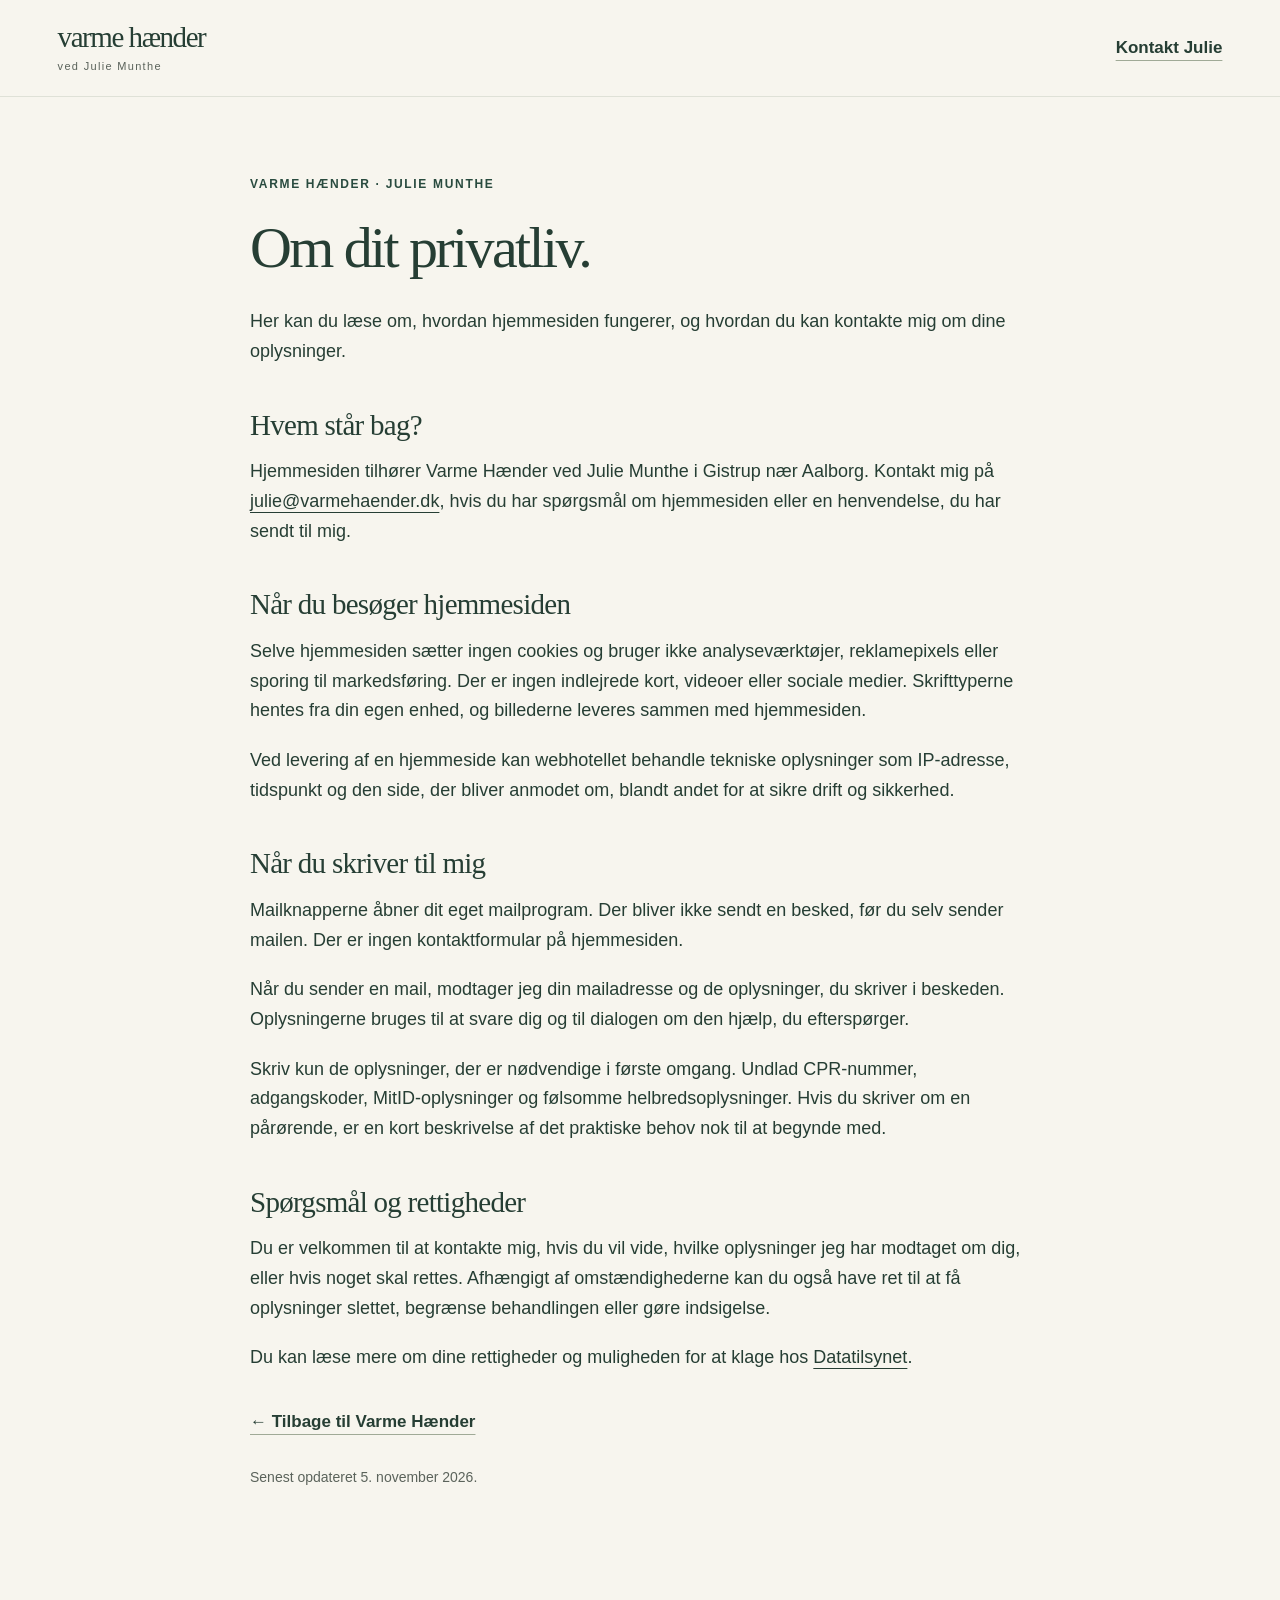
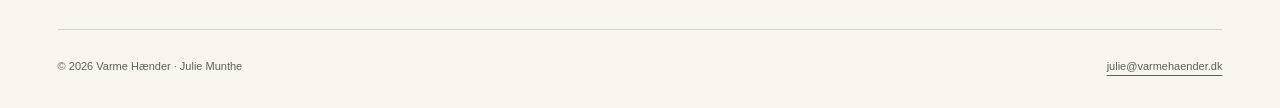
==== privatliv/index.html @ 2719cb94 "init" ====
<!doctype html>
<html lang="da">
<head>
  <meta charset="utf-8">
  <meta name="viewport" content="width=device-width, initial-scale=1">
  <meta name="theme-color" content="#f7f5ee">
  <title>Privatliv | Varme Hænder · Julie Munthe</title>
  <meta name="description" content="Læs om hjemmesiden, cookies og kontakt til Varme Hænder ved Julie Munthe.">
  <link rel="canonical" href="https://varmehaender.dk/privatliv/">
  <link rel="icon" href="../assets/favicon.svg" type="image/svg+xml">
  <link rel="stylesheet" href="../assets/style.css">
  <script src="../assets/site-config.js" defer></script>
  <script src="../assets/site.js" defer></script>
</head>
<body class="document-page">
  <a class="skip-link" href="#indhold">Gå til indhold</a>
  <header class="site-header"><div class="container header-inner"><a class="brand" href="../index.html"><span><span class="brand-name">varme hænder</span><span class="brand-tagline">ved Julie Munthe</span></span></a><a class="text-link" href="../index.html#kontakt">Kontakt Julie</a></div></header>
  <main class="container document-main" id="indhold">
    <p class="eyebrow">Varme Hænder · Julie Munthe</p>
    <h1>Om dit privatliv.</h1>
    <p>Her kan du læse om, hvordan hjemmesiden fungerer, og hvordan du kan kontakte mig om dine oplysninger.</p>
    <h2>Hvem står bag?</h2>
    <p>Hjemmesiden tilhører Varme Hænder ved Julie Munthe i Gistrup nær Aalborg. Kontakt mig på <a href="mailto:julie@varmehaender.dk">julie@varmehaender.dk</a>, hvis du har spørgsmål om hjemmesiden eller en henvendelse, du har sendt til mig.</p>
    <p data-cvr hidden></p>
    <h2>Når du besøger hjemmesiden</h2>
    <p>Selve hjemmesiden sætter ingen cookies og bruger ikke analyseværktøjer, reklamepixels eller sporing til markedsføring. Der er ingen indlejrede kort, videoer eller sociale medier. Skrifttyperne hentes fra din egen enhed, og billederne leveres sammen med hjemmesiden.</p>
    <p>Ved levering af en hjemmeside kan webhotellet behandle tekniske oplysninger som IP-adresse, tidspunkt og den side, der bliver anmodet om, blandt andet for at sikre drift og sikkerhed.</p>
    <h2>Når du skriver til mig</h2>
    <p>Mailknapperne åbner dit eget mailprogram. Der bliver ikke sendt en besked, før du selv sender mailen. Der er ingen kontaktformular på hjemmesiden.</p>
    <p>Når du sender en mail, modtager jeg din mailadresse og de oplysninger, du skriver i beskeden. Oplysningerne bruges til at svare dig og til dialogen om den hjælp, du efterspørger.</p>
    <p>Skriv kun de oplysninger, der er nødvendige i første omgang. Undlad CPR-nummer, adgangskoder, MitID-oplysninger og følsomme helbredsoplysninger. Hvis du skriver om en pårørende, er en kort beskrivelse af det praktiske behov nok til at begynde med.</p>
    <h2>Spørgsmål og rettigheder</h2>
    <p>Du er velkommen til at kontakte mig, hvis du vil vide, hvilke oplysninger jeg har modtaget om dig, eller hvis noget skal rettes. Afhængigt af omstændighederne kan du også have ret til at få oplysninger slettet, begrænse behandlingen eller gøre indsigelse.</p>
    <p>Du kan læse mere om dine rettigheder og muligheden for at klage hos <a href="https://www.datatilsynet.dk/borger/hvad-er-dine-rettigheder">Datatilsynet</a>.</p>
    <a class="text-link document-back" href="../index.html">← Tilbage til Varme Hænder</a>
    <p class="document-small">Senest opdateret 5. november 2026.</p>
  </main>
  <footer class="site-footer"><div class="container footer-bottom"><span>© <span data-year>2026</span> Varme Hænder · Julie Munthe</span><a href="mailto:julie@varmehaender.dk">julie@varmehaender.dk</a></div></footer>
</body>
</html>
---- assets/style.css ----
/* Varme Hænder — buildless, local assets, no font or framework requests. */
:root {
  --paper: #f7f5ee;
  --white: #fffefb;
  --ink: #263e34;
  --forest: #294b3f;
  --forest-dark: #203d33;
  --muted: #5b635b;
  --sage: #e7ecdf;
  --sage-deep: #dbe3d3;
  --sand: #f0e9dc;
  --clay: #92523b;
  --line: #cdd3c7;
  --display: Georgia, "Times New Roman", serif;
  --body: "Segoe UI", -apple-system, BlinkMacSystemFont, Arial, sans-serif;
  --radius: 12px;
  --gutter: clamp(22px, 4.5vw, 64px);
}

*, *::before, *::after { box-sizing: border-box; }
html { scroll-behavior: smooth; scroll-padding-top: 116px; -webkit-text-size-adjust: 100%; }
body { margin: 0; color: var(--ink); background: var(--paper); font: 400 19px/1.65 var(--body); overflow-wrap: break-word; }
body, button, input, textarea { -webkit-font-smoothing: antialiased; }
button, input, textarea { font: inherit; }
button, a { -webkit-tap-highlight-color: rgba(41, 75, 63, .13); }
button { cursor: pointer; }
button:disabled { cursor: default; }
a { color: inherit; text-decoration-thickness: 1px; text-underline-offset: 5px; }
a:hover { text-decoration-thickness: 2px; }
button:focus-visible, a:focus-visible, summary:focus-visible, [tabindex]:focus-visible { outline: 3px solid var(--clay); outline-offset: 5px; border-radius: 3px; }
::selection { color: var(--forest-dark); background: #d8dfc5; }
[hidden] { display: none !important; }
img, svg { display: block; }
img { max-width: 100%; height: auto; }
figure, p, h1, h2, h3, h4 { margin: 0; }
h1, h2, h3, h4 { line-height: 1.15; text-wrap: balance; }
h1, h2 { font-family: var(--display); font-weight: 400; letter-spacing: -.045em; }
h1 { font-size: clamp(40px, 5.1vw, 72px); line-height: 1.12; }
h1 em { color: var(--clay); font-weight: 400; }
h2 { font-size: clamp(35px, 3.6vw, 50px); line-height: 1.16; }
h3 { font-size: 23px; font-weight: 600; letter-spacing: -.025em; }
h4 { font-size: 19px; }
p + p { margin-top: 20px; }
ul, ol { margin: 0; }
.container { width: min(100% - 2 * var(--gutter), 1200px); margin-inline: auto; }
.section { padding-block: 104px; }
.eyebrow { color: var(--forest); font-size: 13px; font-weight: 650; letter-spacing: .14em; line-height: 1.6; text-transform: uppercase; margin-bottom: 22px; }
.icon { width: 24px; height: 24px; fill: none; stroke: currentColor; stroke-width: 1.7; stroke-linecap: round; stroke-linejoin: round; flex: 0 0 24px; }
.svg-sprite { position: absolute; width: 0; height: 0; overflow: hidden; }
.skip-link { position: fixed; top: 12px; left: 16px; padding: 12px 20px; background: var(--white); color: var(--ink); z-index: 100; transform: translateY(-160%); border: 2px solid var(--forest); }
.skip-link:focus { transform: translateY(0); }
.button { display: inline-flex; align-items: center; justify-content: center; gap: 12px; min-height: 58px; padding: 15px 23px; border: 1px solid var(--forest); border-radius: 7px; color: var(--white); background: var(--forest); font-size: 17px; font-weight: 600; line-height: 1.4; text-align: center; text-decoration: none; transition: background-color .18s ease, border-color .18s ease; }
.button:hover { color: var(--white); background: var(--forest-dark); border-color: var(--forest-dark); text-decoration: none; }
.button:active { background: #172e26; }
.button-small { min-height: 48px; padding: 10px 17px; font-size: 15px; }
.button-small .icon { width: 20px; height: 20px; flex-basis: 20px; }
.button-full { display: flex; width: 100%; }
.button-arrow { margin-left: 9px; width: 20px; height: 20px; flex-basis: 20px; }
.text-link { display: inline-flex; align-items: center; gap: 12px; font-size: 17px; font-weight: 600; text-decoration: underline; text-decoration-color: #a0aa97; text-underline-offset: 7px; }
.text-link:hover { text-decoration-color: currentColor; }
.text-link .icon { width: 21px; height: 21px; flex-basis: 21px; }

/* Header */
.top-note { display: flex; align-items: center; justify-content: space-between; gap: 20px; padding: 9px var(--gutter); font-size: 12px; line-height: 1.5; letter-spacing: .025em; color: #f9faf5; background: var(--forest); }
.site-header { position: sticky; z-index: 20; top: 0; background: rgba(247, 245, 238, .98); border-bottom: 1px solid #dfe1d7; }
.header-inner { display: flex; align-items: center; justify-content: space-between; gap: 26px; min-height: 96px; }
.brand { display: inline-flex; align-items: center; gap: 10px; flex-shrink: 0; text-decoration: none; }
.brand:hover { text-decoration: none; }
.brand-symbol { width: 47px; height: 52px; fill: none; stroke: var(--clay); stroke-width: 1.8; stroke-linecap: round; stroke-linejoin: round; }
.brand-name { display: block; font: 400 29px/1.1 var(--display); letter-spacing: -.05em; }
.brand-tagline { display: block; margin-top: 5px; color: var(--muted); font-size: 11px; line-height: 1.4; letter-spacing: .12em; }
.site-nav { display: flex; align-items: center; gap: 30px; font-size: 15px; }
.site-nav > a:not(.button) { padding-block: 12px; text-decoration: none; }
.site-nav > a:not(.button):hover { text-decoration: underline; text-underline-offset: 8px; }
.menu-toggle { display: none; align-items: center; gap: 11px; min-height: 48px; padding: 10px 13px; border: 1px solid var(--line); border-radius: 5px; color: var(--ink); background: transparent; font-size: 16px; font-weight: 600; }
.menu-lines { position: relative; width: 19px; height: 14px; border-block: 1.5px solid currentColor; }
.menu-lines::before { content: ""; position: absolute; left: 0; top: 5px; width: 19px; border-top: 1.5px solid currentColor; }

/* First screen: an actual person, a clear offer, a direct contact. */
.hero { padding-top: 76px; padding-bottom: 84px; }
.hero-grid { display: grid; grid-template-columns: 1.3fr 1fr; gap: 66px; align-items: center; }
.hero-copy { position: relative; z-index: 1; }
.hero .eyebrow { display: flex; align-items: center; gap: 9px; font-size: 12px; letter-spacing: .13em; }
.status-dot { width: 7px; height: 7px; border-radius: 50%; background: var(--clay); flex-shrink: 0; }
.hero-intro { max-width: 540px; margin-top: 28px; font-size: 20px; line-height: 1.7; color: #4b584d; }
.hero-promise { margin-top: 19px; font-size: 17px; font-weight: 600; }
.hero-actions { display: flex; flex-wrap: wrap; align-items: center; gap: 22px 25px; margin-top: 30px; }
.hero-actions .text-link { font-size: 15px; gap: 9px; }
.hero-footnote { color: var(--muted); font-size: 14px; margin-top: 20px; }
.hero-portrait { position: relative; margin: 0 8px 0 0; max-width: 460px; justify-self: end; width: 100%; }
.portrait-frame { background: var(--sage); border-radius: 220px 220px 14px 14px; overflow: hidden; }
.portrait-crop { position: relative; aspect-ratio: 1.05; overflow: hidden; }
.portrait-crop img { position: absolute; width: 285%; max-width: none; height: auto; top: 0; left: -87%; }
.portrait-caption { position: relative; display: flex; flex-direction: column; justify-content: center; gap: 3px; min-height: 100px; padding: 21px 29px 22px; background: var(--sage); margin-top: -47px; font-size: 15px; }
.portrait-name { font: 400 26px/1.3 var(--display); letter-spacing: -.025em; }
.caption-heart { position: absolute; right: 30px; top: 34px; width: 31px; height: 31px; fill: none; stroke: var(--clay); stroke-width: 1.3; }
.portrait-note { position: absolute; top: 60px; left: -40px; display: flex; align-items: flex-start; gap: 9px; padding: 15px 19px; border: 1px solid #d7dccf; border-radius: 8px; background: var(--white); box-shadow: 0 6px 20px #1737280c; transform: rotate(-4deg); font-size: 13px; line-height: 1.5; }
.portrait-note .icon { width: 18px; height: 22px; flex-basis: 18px; color: var(--clay); }
.portrait-flourish { width: 80px; height: 104px; position: absolute; right: -30px; bottom: 78px; stroke: #5b7652; stroke-width: 1.5; }
.trust-strip { border-block: 1px solid var(--line); background: #f0f1e8; }
.trust-grid { display: grid; grid-template-columns: 1fr 1fr 1.2fr; padding-block: 27px; }
.trust-grid > div { display: flex; align-items: center; gap: 14px; padding-inline: 28px; border-right: 1px solid var(--line); }
.trust-grid > div:first-child { padding-left: 0; }
.trust-grid > div:last-child { border: 0; padding-right: 0; }
.trust-grid .icon { color: var(--clay); }
.trust-grid span { font-size: 13px; line-height: 1.6; color: var(--muted); }
.trust-grid strong { display: block; color: var(--ink); font-size: 16px; font-weight: 600; margin-bottom: 1px; }

/* Four concrete services */
.section-heading { margin-bottom: 46px; }
.split-heading { display: grid; grid-template-columns: 1.15fr 1fr; gap: 75px; align-items: end; }
.split-heading > p { max-width: 470px; margin-bottom: 5px; color: var(--muted); font-size: 18px; }
.service-grid { display: grid; grid-template-columns: repeat(4, minmax(0, 1fr)); gap: 18px; }
.service-card { padding: 29px 23px 27px; border: 1px solid var(--line); border-radius: var(--radius); background: var(--white); }
.service-card-sage { background: #edf0e7; }
.service-card-sand { background: #f2ecdf; }
.service-top { display: flex; justify-content: space-between; align-items: flex-start; margin-bottom: 27px; }
.service-top > span { color: var(--muted); font-size: 12px; letter-spacing: .08em; }
.service-icon { width: 43px; height: 43px; stroke: var(--forest); fill: none; stroke-width: 1.6; stroke-linecap: round; stroke-linejoin: round; }
.service-card h3 { font-size: 21px; margin-bottom: 17px; }
.service-card > p { color: #536052; font-size: 17px; line-height: 1.65; min-height: 114px; }
.service-card ul { list-style: none; padding: 20px 0 0; margin-top: 22px; border-top: 1px solid #d6dbce; font-size: 16px; line-height: 1.6; }
.service-card li { position: relative; padding-left: 13px; }
.service-card li + li { margin-top: 11px; }
.service-card li::before { content: ""; position: absolute; left: 0; top: .7em; height: 4px; width: 4px; border-radius: 50%; background: var(--clay); }
.section-afterword { margin-top: 32px; text-align: center; font-size: 15px; color: var(--muted); }
.section-afterword a { color: var(--ink); white-space: nowrap; }

/* A personal introduction, without invented testimonials. */
.about { padding-top: 26px; }
.about-grid { display: grid; grid-template-columns: .92fr 1.08fr; gap: 94px; align-items: center; }
.about-visual { padding: 44px 43px 38px; min-height: 470px; border-radius: var(--radius); background: var(--forest); color: var(--paper); }
.about-visual .eyebrow { color: #e2e8d6; font-size: 11px; letter-spacing: .12em; }
.about-statement { position: relative; display: flex; flex-direction: column; align-items: flex-start; margin-top: 38px; }
.about-statement > span { font: 400 30px/1.2 var(--display); }
.about-statement strong { font: italic 400 104px/1.04 var(--display); letter-spacing: -.055em; }
.about-statement svg { position: absolute; bottom: -12px; width: 235px; height: 22px; stroke: #d3be99; stroke-width: 1.5; stroke-linecap: round; }
.about-visual > p:not(.eyebrow) { font-size: 17px; line-height: 1.85; margin-top: 40px; color: #edf0e8; }
.about-location { display: flex; gap: 8px; align-items: center; color: #e3e9dc; font-size: 12px; margin-top: 30px; border-top: 1px solid #607a6c; padding-top: 21px; }
.about-location .icon { width: 18px; height: 18px; flex-basis: 18px; }
.about-copy h2 { margin-bottom: 26px; font-size: clamp(34px, 3vw, 43px); }
.about-copy > p { font-size: 18px; color: #536052; }
.about-copy .text-link { margin-top: 30px; }

/* Companionship and relatives */
.family { background: var(--sand); padding-block: 85px; }
.family-grid { display: grid; grid-template-columns: 1.05fr 1fr; gap: 84px; align-items: center; }
.coffee-photo { position: relative; }
.coffee-photo img { width: 100%; height: auto; aspect-ratio: 1.23; object-fit: cover; border-radius: 160px 12px 12px 12px; }
.coffee-photo figcaption { margin-top: 17px; font-size: 13px; color: var(--muted); }
.family-copy h2 { margin-bottom: 23px; font-size: clamp(34px, 3.3vw, 46px); }
.family-copy > p { font-size: 18px; color: #535d51; }
.family-detail { display: flex; gap: 12px; align-items: flex-start; margin-block: 27px; padding-top: 23px; border-top: 1px solid #c8cdbd; }
.family-detail .icon { color: var(--clay); width: 22px; height: 22px; flex-basis: 22px; margin-top: 3px; }
.family-detail p { font-size: 16px; max-width: 360px; }

/* A straightforward start */
.centered-heading { text-align: center; max-width: 720px; margin-inline: auto; }
.centered-heading > p:last-child { margin-top: 21px; color: var(--muted); font-size: 18px; }
.centered-heading .eyebrow { margin-bottom: 19px; }
.steps-grid { list-style: none; display: grid; grid-template-columns: repeat(3, minmax(0, 1fr)); gap: 65px; padding: 12px 0 0; }
.steps-grid li { position: relative; }
.steps-grid li:not(:last-child)::after { content: ""; position: absolute; left: 67px; right: -35px; top: 26px; border-top: 1px solid var(--line); }
.step-number { width: 52px; height: 52px; display: grid; place-items: center; border: 1px solid #b7c3ac; border-radius: 50%; background: var(--sage); font: 400 25px/1 var(--display); }
.steps-grid h3 { margin-block: 26px 15px; font-size: 22px; }
.steps-grid p { color: var(--muted); font-size: 17px; }

/* Pricing is visible, with no fabricated amount. */
.pricing { background: var(--sage); }
.pricing-grid { display: grid; grid-template-columns: 1.2fr 1fr; gap: 110px; align-items: center; }
.pricing-intro { max-width: 495px; margin-top: 27px; font-size: 19px; color: #505f4f; }
.price-card { padding: 32px; border: 1px solid #c5d0ba; border-radius: var(--radius); background: var(--white); }
.price-card-top { display: flex; align-items: center; gap: 10px; margin-bottom: 28px; font-size: 13px; color: var(--clay); }
.price-card-top .icon { width: 21px; height: 21px; flex-basis: 21px; }
.price-card h3 { margin-bottom: 23px; font-size: 24px; font-family: var(--display); font-weight: 400; }
.check-list { list-style: none; padding: 0; margin-bottom: 29px; }
.check-list li { display: flex; align-items: center; gap: 12px; font-size: 17px; }
.check-list li + li { margin-top: 14px; }
.check-list .icon { width: 19px; height: 19px; flex-basis: 19px; color: var(--forest); }
.price-value { margin-bottom: 27px; }
.price-value strong { display: block; font: 400 53px/1.2 var(--display); }
.price-value > span { color: var(--muted); font-size: 15px; }
.price-extra { font-size: 15px; line-height: 1.6; margin-block: 10px 22px; color: var(--muted); }

/* Native disclosures work with keyboard and with JavaScript disabled. */
.faq-grid { display: grid; grid-template-columns: .9fr 1.25fr; gap: 90px; align-items: start; }
.faq-intro h2 { font-size: clamp(34px, 3.2vw, 44px); }
.faq-intro > p:not(.eyebrow) { margin-top: 25px; color: var(--muted); font-size: 17px; max-width: 330px; }
.faq-intro .text-link { margin-top: 25px; }
.faq-list { border-top: 1px solid #bbc6b7; }
.faq-list details { border-bottom: 1px solid #bbc6b7; }
.faq-list summary { position: relative; display: flex; align-items: center; justify-content: space-between; gap: 20px; min-height: 83px; padding: 22px 1px; list-style: none; font-size: 18px; line-height: 1.5; font-weight: 600; cursor: pointer; }
.faq-list summary::-webkit-details-marker { display: none; }
.faq-list summary::marker { content: ""; }
.faq-list summary .icon { width: 21px; height: 21px; flex-basis: 21px; color: var(--clay); }
.faq-list details[open] summary .icon { transform: rotate(45deg); }
.faq-answer { padding: 0 38px 25px 1px; font-size: 17px; color: #536052; }
.faq-answer p + p { margin-top: 15px; }
.faq-answer a { color: var(--forest); }

/* Contact stays personal, and never pretends a message was submitted. */
.contact { background: var(--forest); color: var(--white); }
.contact-grid { display: grid; grid-template-columns: 1.1fr 1fr; gap: 90px; align-items: center; }
.contact .eyebrow { color: #dfe8d3; }
.contact h2 { font-size: clamp(42px, 4.5vw, 61px); }
.contact-copy > p:not(.eyebrow) { margin-top: 26px; max-width: 430px; color: #e6eddf; }
.contact-copy .contact-signature { font-size: 16px; margin-top: 38px; }
.contact-signature span { display: block; font: italic 400 48px/1.35 var(--display); margin-top: 10px; color: var(--white); }
.contact-card { padding: 30px; border-radius: var(--radius); color: var(--ink); background: var(--paper); }
.contact-person { display: flex; gap: 15px; align-items: center; padding-bottom: 23px; margin-bottom: 23px; border-bottom: 1px solid var(--line); }
.contact-person h3 { font: 400 25px/1.35 var(--display); letter-spacing: -.02em; }
.contact-person p { margin-top: 2px; color: var(--muted); font-size: 12px; }
.mini-portrait { width: 62px; height: 62px; position: relative; overflow: hidden; flex-shrink: 0; border-radius: 50%; }
.mini-portrait img { position: absolute; width: 320%; max-width: none; left: -102%; top: -1%; }
.contact-label { display: block; font-size: 12px; color: var(--muted); letter-spacing: .025em; margin-bottom: 3px; }
.contact-email { display: inline-block; font-size: clamp(16px, 1.7vw, 21px); font-weight: 600; margin-bottom: 21px; overflow-wrap: anywhere; }
.contact-phone { margin-bottom: 21px; }
.contact-phone a { display: inline-flex; align-items: center; gap: 12px; font-size: 26px; text-decoration: none; font-weight: 600; }
.contact-phone a:hover { text-decoration: underline; }
.copy-button { display: flex; justify-content: center; align-items: center; gap: 8px; min-height: 46px; width: 100%; border: none; border-radius: 5px; background: transparent; color: var(--forest); font-size: 14px; margin-top: 4px; text-decoration: underline; text-underline-offset: 4px; }
.copy-button:hover { background: var(--sage); }
.copy-button .icon { width: 17px; height: 17px; flex-basis: 17px; }
.contact-hint { font-size: 15px; color: var(--muted); line-height: 1.65; margin-top: 12px; }
.callback { margin-top: 22px; padding-top: 23px; border-top: 1px solid var(--line); }
.callback h4 { font-size: 16px; font-weight: 600; line-height: 1.5; }
.callback p { font-size: 14px; color: var(--muted); margin-top: 8px; }
.callback a { display: inline-block; font-size: 15px; font-weight: 600; margin-top: 12px; }
.contact-privacy { font-size: 11px; line-height: 1.65; color: var(--muted); margin-top: 23px; }
.copy-status { color: var(--forest); font-size: 13px; margin-top: 0; }
.copy-status:not(:empty) { padding-top: 17px; }
.contact a:focus-visible { outline-color: #a45636; }
.local-note { padding-block: 27px; border-bottom: 1px solid var(--line); }
.local-note .container { display: flex; justify-content: center; align-items: center; gap: 13px; }
.local-note .icon { color: var(--clay); }
.local-note p { font-size: 14px; color: var(--muted); }
.local-note strong { color: var(--ink); font-weight: 600; }

/* Footer and utility pages */
.site-footer { padding-top: 49px; }
.footer-main { display: grid; grid-template-columns: 1.15fr 1fr 1.1fr; gap: 45px; align-items: center; padding-bottom: 37px; }
.footer-main .brand-name { font-size: 27px; }
.footer-main .brand-symbol { width: 41px; height: 47px; }
.footer-main > p { color: var(--muted); font-size: 14px; }
.footer-contact { display: flex; flex-direction: column; align-items: flex-end; gap: 4px; font-size: 14px; }
.footer-contact > span { color: var(--muted); font-size: 12px; }
.footer-bottom { display: flex; flex-wrap: wrap; justify-content: space-between; align-items: center; gap: 15px 25px; padding-block: 22px 28px; border-top: 1px solid var(--line); font-size: 11px; color: var(--muted); }
.footer-bottom > div { display: flex; gap: 27px; }
.footer-bottom a { display: inline-block; padding-block: 5px; }
.mobile-contact { display: none; }
.document-main { max-width: 780px; margin-inline: auto; padding-block: 78px 90px; }
.document-main h1 { font-size: clamp(38px, 5vw, 58px); margin-bottom: 26px; }
.document-main h2 { font-size: 29px; margin: 42px 0 15px; letter-spacing: -.025em; }
.document-main p, .document-main li { font-size: 18px; }
.document-main .eyebrow { font-size: 12px; }
.document-main ul { padding-left: 23px; margin-block: 17px; }
.document-main li + li { margin-top: 10px; }
.document-main .document-back { display: inline-flex; margin-top: 35px; }
.document-main .document-small { color: var(--muted); font-size: 14px; margin-top: 30px; }

@media (min-width: 1440px) {
  .hero { padding-block: 85px 98px; }
  .hero-grid { gap: 85px; }
}

@media (max-width: 1120px) {
  .site-nav { gap: 20px; font-size: 14px; }
  .brand-name { font-size: 26px; }
  .hero-grid { gap: 38px; grid-template-columns: 1.2fr 1fr; }
  .hero-intro { font-size: 19px; }
  .hero-actions { gap: 21px; }
  .hero-actions .text-link { font-size: 14px; }
  .portrait-note { left: -14px; top: 38px; padding: 13px; font-size: 11px; }
  .service-grid { grid-template-columns: repeat(2, minmax(0, 1fr)); gap: 20px; }
  .service-card { padding: 29px; }
  .service-card h3 { font-size: 23px; }
  .service-card > p { font-size: 17px; min-height: auto; }
  .service-card ul { font-size: 16px; }
  .about-grid, .family-grid, .faq-grid, .contact-grid { gap: 54px; }
  .pricing-grid { gap: 65px; }
  .steps-grid { gap: 38px; }
  .steps-grid li:not(:last-child)::after { right: -17px; }
}

@media (max-width: 1023px) {
  html { scroll-padding-top: 100px; }
  .site-header { position: static; }
  .js-menu .site-header { position: sticky; }
  .header-inner { min-height: 86px; position: relative; flex-wrap: wrap; gap: 0; }
  .js-menu .menu-toggle { display: inline-flex; }
  .site-nav { width: 100%; flex-wrap: wrap; padding-block: 0 22px; gap: 8px 25px; }
  .js-menu .site-nav { display: none; position: absolute; top: calc(100% - 1px); left: calc(-1 * var(--gutter)); width: calc(100% + 2 * var(--gutter)); background: var(--paper); padding: 18px var(--gutter) 25px; border-bottom: 1px solid var(--line); box-shadow: 0 10px 15px #294b3f0a; }
  .js-menu .site-nav.is-open { display: flex; }
  .hero { padding-top: 58px; padding-bottom: 65px; }
  h1 { font-size: clamp(39px, 5.3vw, 55px); }
  .hero-grid { gap: 35px; grid-template-columns: 1.15fr .9fr; }
  .hero-intro { font-size: 18px; }
  .hero-promise { font-size: 15px; }
  .hero .eyebrow { font-size: 11px; letter-spacing: .08em; }
  .hero-footnote { font-size: 12px; }
  .hero-portrait { margin-right: 4px; }
  .portrait-caption { padding: 18px 20px; min-height: 87px; font-size: 12px; margin-top: -35px; }
  .portrait-name { font-size: 23px; }
  .caption-heart { width: 25px; height: 25px; right: 20px; top: 30px; }
  .portrait-flourish { width: 60px; right: -20px; bottom: 57px; }
  .section { padding-block: 78px; }
  .hero { padding-block: 58px 65px; }
  .trust-grid > div { padding-inline: 18px; gap: 10px; }
  .trust-grid span { font-size: 12px; }
  .trust-grid strong { font-size: 14px; }
  .service-grid { grid-template-columns: repeat(2, minmax(0, 1fr)); gap: 20px; }
  .service-card { padding: 30px; }
  .service-card h3 { font-size: 23px; }
  .service-card > p { font-size: 17px; min-height: auto; }
  .service-card ul { font-size: 16px; }
  .service-top { margin-bottom: 22px; }
  .split-heading { gap: 40px; }
  .about { padding-top: 5px; }
  .about-grid { gap: 36px; grid-template-columns: .9fr 1.1fr; }
  .about-visual { padding: 34px 27px; min-height: 460px; }
  .about-visual .eyebrow { font-size: 10px; }
  .about-copy > p { font-size: 17px; }
  .about-statement strong { font-size: 86px; }
  .about-statement > span { font-size: 25px; }
  .about-statement svg { width: 200px; }
  .about-location { font-size: 11px; }
  .family-grid { gap: 40px; }
  .family-copy > p { font-size: 17px; }
  .coffee-photo img { aspect-ratio: .9; border-top-left-radius: 130px; }
  .coffee-photo figcaption { font-size: 12px; }
  .family-detail p { font-size: 15px; }
  .steps-grid { gap: 30px; }
  .steps-grid h3 { font-size: 19px; }
  .steps-grid p { font-size: 16px; }
  .pricing-grid { gap: 40px; }
  .price-card { padding: 26px; }
  .pricing-intro { font-size: 17px; }
  .price-card h3 { font-size: 23px; }
  .check-list li { font-size: 15px; }
  .price-card .button { font-size: 15px; padding-inline: 15px; }
  .faq-grid { grid-template-columns: .85fr 1.15fr; gap: 40px; }
  .faq-list summary { font-size: 16px; gap: 15px; }
  .faq-answer { font-size: 16px; padding-right: 20px; }
  .contact-grid { gap: 45px; grid-template-columns: .95fr 1.1fr; }
  .contact-card { padding: 25px; }
  .contact-email { font-size: 18px; }
  .contact-copy > p:not(.eyebrow) { font-size: 17px; }
  .footer-main { gap: 27px; }
  .footer-main .brand-name { font-size: 23px; }
  .footer-main .brand-symbol { width: 35px; }
  .footer-main > p { font-size: 12px; }
  .footer-contact { font-size: 12px; }
}

@media (max-width: 767px) {
  :root { --gutter: 25px; }
  html { scroll-padding-top: 93px; }
  body { font-size: 18px; padding-bottom: calc(82px + env(safe-area-inset-bottom, 0px)); }
  .top-note { justify-content: center; padding: 8px 20px; font-size: 10px; letter-spacing: 0; text-align: center; }
  .top-note-end { display: none; }
  .header-inner { min-height: 78px; }
  .brand-name { font-size: 25px; }
  .brand-tagline { font-size: 10px; }
  .brand-symbol { width: 38px; height: 44px; }
  .brand { gap: 7px; }
  .site-nav { flex-direction: column; align-items: stretch; gap: 3px; font-size: 17px; }
  .site-nav > a:not(.button) { padding-block: 13px; }
  .site-nav .button { margin-top: 9px; }
  .menu-toggle { padding-inline: 11px; font-size: 14px; gap: 8px; }
  .section { padding-block: 64px; }
  h1 { font-size: clamp(37px, 7.9vw, 54px); letter-spacing: -.05em; }
  h2 { font-size: clamp(34px, 7.3vw, 44px); }
  .eyebrow { font-size: 11px; letter-spacing: .11em; margin-bottom: 17px; }
  .hero { padding-top: 42px; padding-bottom: 51px; }
  .hero-grid { grid-template-columns: 1fr; gap: 39px; }
  .hero .eyebrow { font-size: 10px; letter-spacing: .11em; }
  .hero-intro { font-size: 18px; margin-top: 22px; max-width: 520px; }
  .hero-promise { font-size: 16px; margin-top: 18px; }
  .hero-actions { margin-top: 26px; gap: 20px; }
  .hero-actions .button { min-height: 57px; font-size: 17px; }
  .hero-actions .text-link { font-size: 15px; }
  .hero-footnote { font-size: 13px; margin-top: 18px; }
  .hero-portrait { justify-self: center; max-width: 370px; width: calc(100% - 24px); margin-inline: 0; }
  .portrait-crop { aspect-ratio: 1.15; }
  .portrait-caption { margin-top: -19px; min-height: 91px; padding: 19px 24px; font-size: 13px; }
  .portrait-name { font-size: 25px; }
  .portrait-note { top: 39px; left: -17px; font-size: 11px; }
  .portrait-flourish { right: -20px; bottom: 61px; width: 61px; height: 96px; }
  .trust-grid { grid-template-columns: 1fr; gap: 0; padding-block: 9px; }
  .trust-grid > div { padding: 17px 0; gap: 15px; border-right: 0; border-bottom: 1px solid var(--line); }
  .trust-grid > div:last-child { border: 0; }
  .trust-grid strong { font-size: 16px; margin-bottom: 1px; }
  .trust-grid span { font-size: 13px; }
  .trust-grid .icon { width: 22px; height: 22px; flex-basis: 22px; }
  .split-heading { grid-template-columns: 1fr; gap: 22px; }
  .split-heading > p { font-size: 17px; margin-bottom: 0; }
  .section-heading { margin-bottom: 32px; }
  .service-grid { grid-template-columns: 1fr; gap: 17px; }
  .service-card { padding: 27px; }
  .service-top { margin-bottom: 19px; }
  .service-card h3 { font-size: 24px; margin-bottom: 13px; }
  .service-card > p { font-size: 17px; max-width: 490px; }
  .service-card ul { font-size: 16px; margin-top: 23px; padding-top: 20px; }
  .service-card li + li { margin-top: 10px; }
  .section-afterword { text-align: left; font-size: 15px; margin-top: 25px; }
  .section-afterword a { white-space: normal; }
  .about { padding-top: 0; }
  .about-grid { grid-template-columns: 1fr; gap: 36px; }
  .about-visual { min-height: auto; padding: 32px; }
  .about-visual .eyebrow { font-size: 10px; }
  .about-statement { margin-top: 27px; }
  .about-statement > span { font-size: 26px; }
  .about-statement strong { font-size: 90px; }
  .about-visual > p:not(.eyebrow) { margin-top: 31px; font-size: 16px; }
  .about-location { margin-top: 22px; padding-top: 20px; font-size: 12px; }
  .about-copy h2 { font-size: 34px; margin-bottom: 22px; }
  .about-copy > p { font-size: 17px; }
  .about-copy .text-link { margin-top: 26px; font-size: 16px; }
  .family-grid { grid-template-columns: 1fr; gap: 34px; }
  .coffee-photo img { aspect-ratio: 1.2; border-radius: 110px 9px 9px 9px; }
  .coffee-photo figcaption { font-size: 12px; margin-top: 13px; }
  .family-copy h2 { font-size: 35px; margin-bottom: 20px; }
  .family-copy > p { font-size: 17px; }
  .family-copy .text-link { font-size: 16px; }
  .family-detail p { font-size: 16px; }
  .centered-heading { text-align: left; }
  .centered-heading > p:last-child { font-size: 17px; }
  .steps-grid { grid-template-columns: 1fr; gap: 30px; padding-top: 0; }
  .steps-grid li { padding-left: 69px; }
  .step-number { position: absolute; left: 0; top: 0; width: 46px; height: 46px; font-size: 23px; }
  .steps-grid li:not(:last-child)::after { left: 23px; right: auto; top: 59px; bottom: -16px; border-top: 0; border-left: 1px solid var(--line); }
  .steps-grid h3 { font-size: 21px; margin-top: 6px; margin-bottom: 12px; }
  .steps-grid p { font-size: 16px; }
  .pricing-grid { grid-template-columns: 1fr; gap: 31px; }
  .pricing-intro { font-size: 18px; margin-top: 21px; }
  .price-card { padding: 27px; }
  .price-card h3 { font-size: 25px; }
  .price-card .button { font-size: 16px; }
  .check-list li { font-size: 17px; }
  .faq-grid { grid-template-columns: 1fr; gap: 30px; }
  .faq-intro h2 { font-size: 35px; }
  .faq-intro > p:not(.eyebrow) { max-width: 500px; margin-top: 19px; font-size: 17px; }
  .faq-intro .text-link { margin-top: 20px; font-size: 16px; }
  .faq-list summary { font-size: 17px; padding-block: 22px; min-height: 78px; }
  .faq-answer { font-size: 17px; padding-right: 20px; }
  .contact-grid { grid-template-columns: 1fr; gap: 33px; }
  .contact h2 { font-size: 44px; }
  .contact-copy > p:not(.eyebrow) { font-size: 18px; margin-top: 21px; }
  .contact-copy .contact-signature { font-size: 15px; margin-top: 24px; }
  .contact-signature span { font-size: 42px; margin-top: 7px; }
  .contact-card { padding: 26px; }
  .contact-person h3 { font-size: 25px; }
  .contact-email { font-size: 18px; }
  .contact-label { font-size: 13px; }
  .contact-hint { font-size: 15px; }
  .callback h4 { font-size: 18px; }
  .callback p { font-size: 16px; }
  .callback a { font-size: 15px; }
  .copy-button { font-size: 15px; }
  .contact-privacy { font-size: 12px; }
  .local-note { padding-block: 23px; }
  .local-note .container { align-items: flex-start; justify-content: flex-start; gap: 11px; }
  .local-note .icon { margin-top: 4px; width: 20px; height: 20px; flex-basis: 20px; }
  .local-note p { font-size: 13px; }
  .site-footer { padding-top: 35px; }
  .footer-main { grid-template-columns: 1fr; gap: 23px; padding-bottom: 27px; }
  .footer-main .brand-name { font-size: 27px; }
  .footer-main .brand-symbol { width: 42px; }
  .footer-main > p { font-size: 15px; }
  .footer-contact { align-items: flex-start; gap: 5px; font-size: 16px; }
  .footer-contact > span { font-size: 13px; }
  .footer-bottom { font-size: 12px; padding-bottom: 24px; gap: 12px; }
  .footer-bottom > div { gap: 30px; }
  .footer-bottom a { padding-block: 10px; }
  .mobile-contact { display: block; position: fixed; bottom: 0; left: 0; right: 0; z-index: 15; padding: 10px 20px max(10px, env(safe-area-inset-bottom)); border-top: 1px solid #d3daca; background: rgba(247, 245, 238, .98); }
  .mobile-contact .button { width: 100%; min-height: 52px; font-size: 16px; padding-block: 12px; }
  .mobile-contact .button-arrow { margin-left: auto; }
  .mobile-contact [data-primary-label] { margin-right: auto; }
  .document-main { padding-block: 48px 58px; }
  .document-main p, .document-main li { font-size: 17px; }
  .document-page { padding-bottom: 0; }
}

@media (max-width: 359px) {
  :root { --gutter: 20px; }
  .brand-name { font-size: 22px; }
  .brand-symbol { width: 32px; }
  .brand-tagline { font-size: 9px; }
  .menu-toggle { padding-inline: 9px; }
  h1 { font-size: 34px; }
  .hero .eyebrow { font-size: 9px; }
  .hero-actions .button { width: 100%; }
  .service-card, .price-card, .contact-card { padding: 23px; }
  .contact-email { font-size: 16px; }
  .contact-person { gap: 11px; }
  .contact-person h3 { font-size: 22px; }
  .mini-portrait { width: 53px; height: 53px; }
  .button { font-size: 16px; padding-inline: 15px; }
  .check-list li { font-size: 16px; }
}

@media (prefers-reduced-motion: reduce) {
  html { scroll-behavior: auto; }
  *, *::before, *::after { transition-duration: .01ms !important; animation-duration: .01ms !important; animation-iteration-count: 1 !important; }
}

@media (forced-colors: active) {
  .button { border: 2px solid ButtonText; }
  .status-dot { border: 3px solid CanvasText; }
  .portrait-frame, .price-card, .service-card, .contact-card, .about-visual { border: 1px solid CanvasText; }
  .brand-symbol, .caption-heart, .portrait-flourish, .service-icon { stroke: CanvasText; }
}

@media print {
  body { padding-bottom: 0; font-size: 12pt; background: white; color: black; }
  .site-header { position: static; }
  .site-nav, .top-note, .menu-toggle, .mobile-contact, .copy-button, .hero-actions, .portrait-note, .portrait-flourish, .footer-bottom { display: none !important; }
  .container { width: 100%; }
  .section { padding-block: 22px; }
  h1 { font-size: 32pt; } h2 { font-size: 24pt; }
  .hero-grid, .family-grid, .about-grid, .contact-grid, .faq-grid, .pricing-grid { display: block; }
  .hero-portrait { max-width: 220px; margin: 20px 0; }
  .about-visual, .coffee-photo { display: none; }
  .contact, .about-visual { background: white; color: black; }
  .contact-copy > p, .contact .eyebrow, .contact-signature span { color: black !important; }
  .contact-card { border: 1px solid #777; max-width: 420px; margin-top: 20px; }
  .service-grid { grid-template-columns: 1fr 1fr; }
  .service-card, .steps-grid li, .contact-card { break-inside: avoid; }
  .faq-list details .faq-answer { display: block; }
  .button { color: black !important; background: white !important; border-color: black; }
}
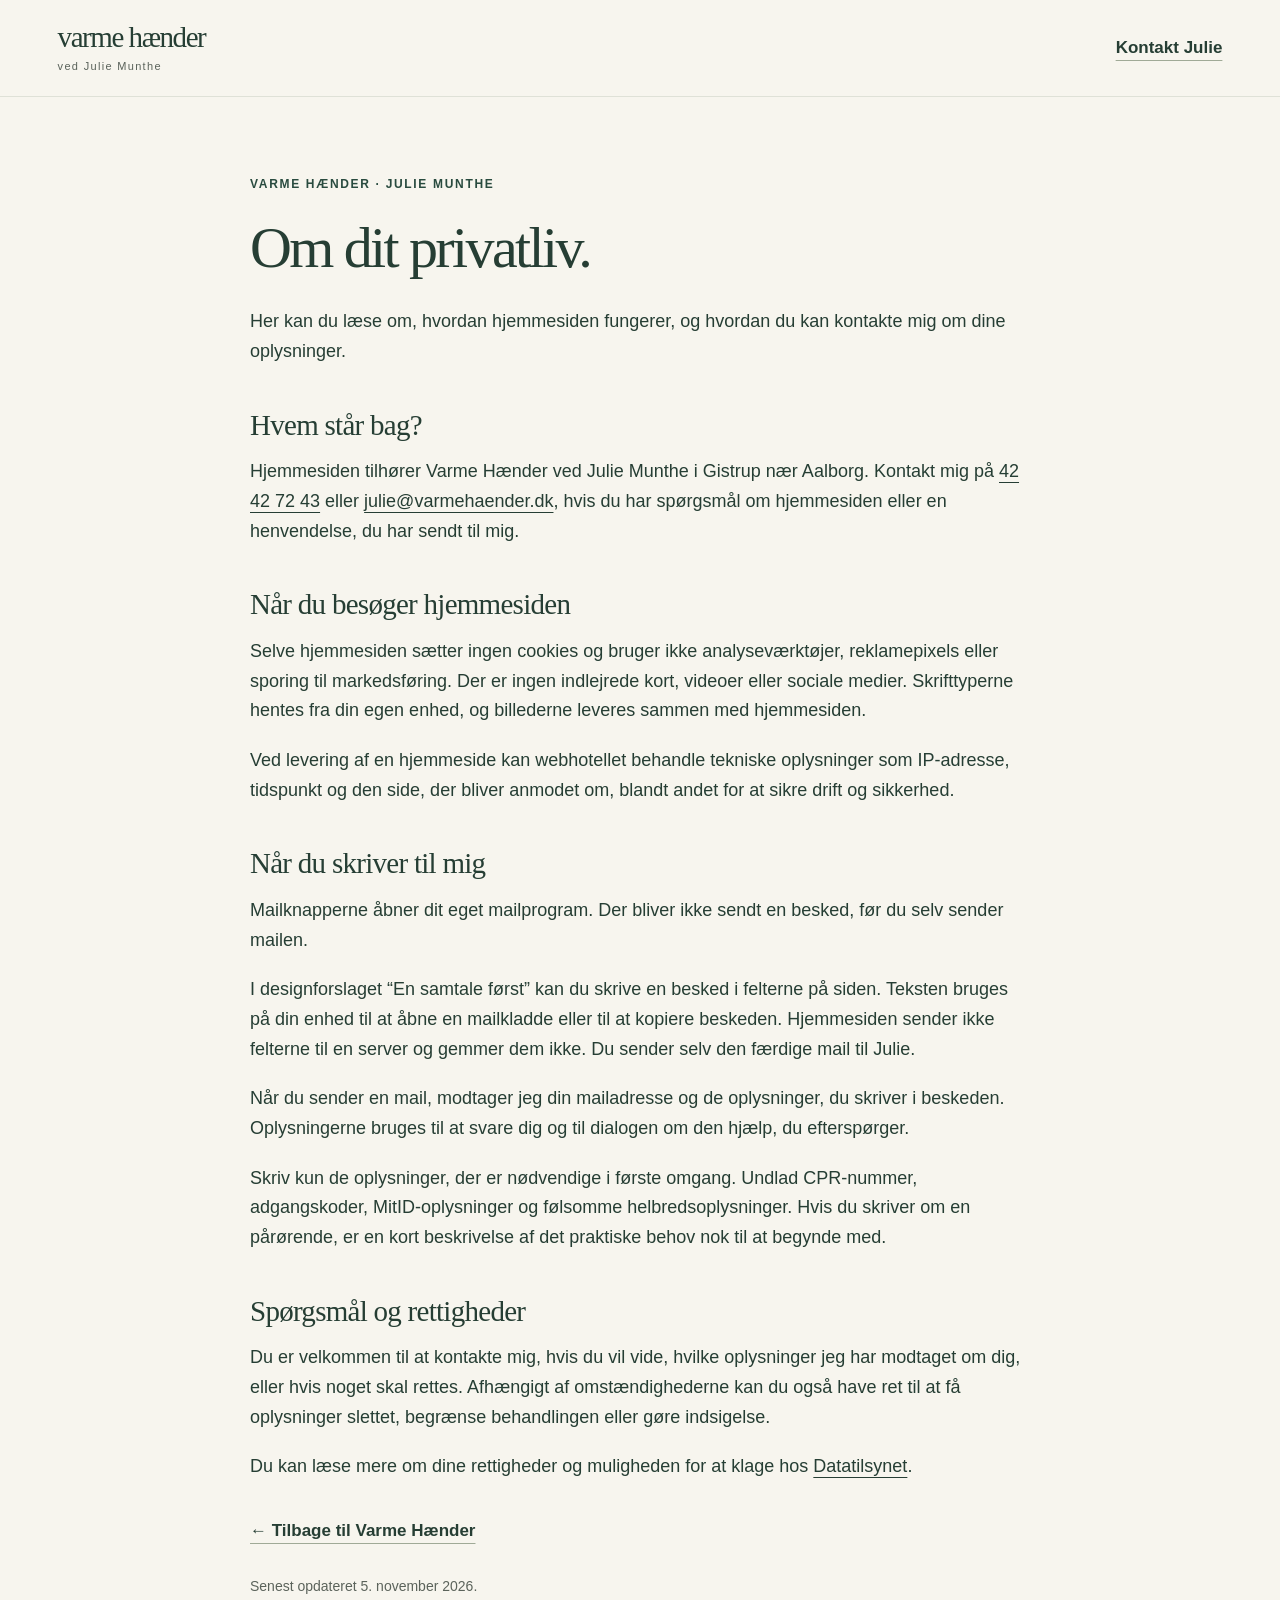
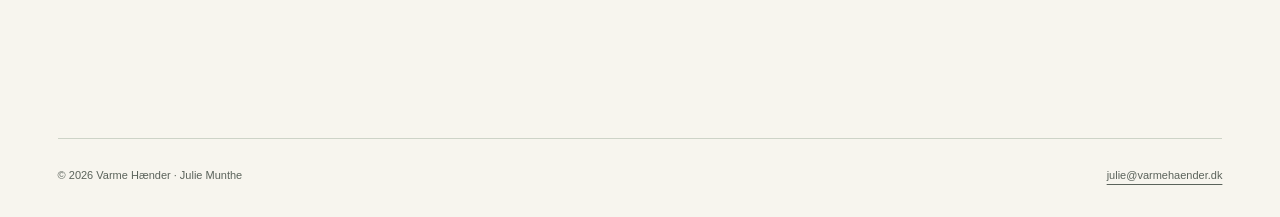
==== commit d3af4e9e: "more designs" ====
--- a/privatliv/index.html
+++ b/privatliv/index.html
@@ -20,13 +20,14 @@
     <h1>Om dit privatliv.</h1>
     <p>Her kan du læse om, hvordan hjemmesiden fungerer, og hvordan du kan kontakte mig om dine oplysninger.</p>
     <h2>Hvem står bag?</h2>
-    <p>Hjemmesiden tilhører Varme Hænder ved Julie Munthe i Gistrup nær Aalborg. Kontakt mig på <a href="mailto:julie@varmehaender.dk">julie@varmehaender.dk</a>, hvis du har spørgsmål om hjemmesiden eller en henvendelse, du har sendt til mig.</p>
+    <p>Hjemmesiden tilhører Varme Hænder ved Julie Munthe i Gistrup nær Aalborg. Kontakt mig på <a data-phone-link href="tel:+4542427243"><span data-phone-display>42 42 72 43</span></a> eller <a href="mailto:julie@varmehaender.dk">julie@varmehaender.dk</a>, hvis du har spørgsmål om hjemmesiden eller en henvendelse, du har sendt til mig.</p>
     <p data-cvr hidden></p>
     <h2>Når du besøger hjemmesiden</h2>
     <p>Selve hjemmesiden sætter ingen cookies og bruger ikke analyseværktøjer, reklamepixels eller sporing til markedsføring. Der er ingen indlejrede kort, videoer eller sociale medier. Skrifttyperne hentes fra din egen enhed, og billederne leveres sammen med hjemmesiden.</p>
     <p>Ved levering af en hjemmeside kan webhotellet behandle tekniske oplysninger som IP-adresse, tidspunkt og den side, der bliver anmodet om, blandt andet for at sikre drift og sikkerhed.</p>
     <h2>Når du skriver til mig</h2>
-    <p>Mailknapperne åbner dit eget mailprogram. Der bliver ikke sendt en besked, før du selv sender mailen. Der er ingen kontaktformular på hjemmesiden.</p>
+    <p>Mailknapperne åbner dit eget mailprogram. Der bliver ikke sendt en besked, før du selv sender mailen.</p>
+    <p>I designforslaget “En samtale først” kan du skrive en besked i felterne på siden. Teksten bruges på din enhed til at åbne en mailkladde eller til at kopiere beskeden. Hjemmesiden sender ikke felterne til en server og gemmer dem ikke. Du sender selv den færdige mail til Julie.</p>
     <p>Når du sender en mail, modtager jeg din mailadresse og de oplysninger, du skriver i beskeden. Oplysningerne bruges til at svare dig og til dialogen om den hjælp, du efterspørger.</p>
     <p>Skriv kun de oplysninger, der er nødvendige i første omgang. Undlad CPR-nummer, adgangskoder, MitID-oplysninger og følsomme helbredsoplysninger. Hvis du skriver om en pårørende, er en kort beskrivelse af det praktiske behov nok til at begynde med.</p>
     <h2>Spørgsmål og rettigheder</h2>
--- a/assets/style.css
+++ b/assets/style.css
@@ -165,22 +165,26 @@
 .steps-grid h3 { margin-block: 26px 15px; font-size: 22px; }
 .steps-grid p { color: var(--muted); font-size: 17px; }
 
-/* Pricing is visible, with no fabricated amount. */
+/* A single consumer price, with minimum time and travel terms beside it. */
 .pricing { background: var(--sage); }
 .pricing-grid { display: grid; grid-template-columns: 1.2fr 1fr; gap: 110px; align-items: center; }
 .pricing-intro { max-width: 495px; margin-top: 27px; font-size: 19px; color: #505f4f; }
+.pricing-example { max-width: 495px; margin-top: 27px; font-size: 18px; color: #505f4f; }
+.pricing-example strong { color: var(--ink); font-weight: 600; }
+.pricing-note { max-width: 495px; margin-top: 22px; font-size: 17px; color: #505f4f; }
 .price-card { padding: 32px; border: 1px solid #c5d0ba; border-radius: var(--radius); background: var(--white); }
 .price-card-top { display: flex; align-items: center; gap: 10px; margin-bottom: 28px; font-size: 13px; color: var(--clay); }
 .price-card-top .icon { width: 21px; height: 21px; flex-basis: 21px; }
 .price-card h3 { margin-bottom: 23px; font-size: 24px; font-family: var(--display); font-weight: 400; }
 .check-list { list-style: none; padding: 0; margin-bottom: 29px; }
-.check-list li { display: flex; align-items: center; gap: 12px; font-size: 17px; }
+.check-list li { display: flex; align-items: flex-start; gap: 12px; font-size: 17px; }
 .check-list li + li { margin-top: 14px; }
-.check-list .icon { width: 19px; height: 19px; flex-basis: 19px; color: var(--forest); }
+.check-list .icon { width: 19px; height: 19px; flex-basis: 19px; margin-top: 5px; color: var(--forest); }
 .price-value { margin-bottom: 27px; }
 .price-value strong { display: block; font: 400 53px/1.2 var(--display); }
 .price-value > span { color: var(--muted); font-size: 15px; }
-.price-extra { font-size: 15px; line-height: 1.6; margin-block: 10px 22px; color: var(--muted); }
+.price-tax-note { color: var(--muted); font-size: 15px; margin-top: 4px; }
+.price-extra { font-size: 16px; line-height: 1.6; margin-block: 10px 22px; color: var(--muted); }
 
 /* Native disclosures work with keyboard and with JavaScript disabled. */
 .faq-grid { display: grid; grid-template-columns: .9fr 1.25fr; gap: 90px; align-items: start; }
@@ -335,7 +339,7 @@
   .price-card { padding: 26px; }
   .pricing-intro { font-size: 17px; }
   .price-card h3 { font-size: 23px; }
-  .check-list li { font-size: 15px; }
+  .check-list li { font-size: 17px; }
   .price-card .button { font-size: 15px; padding-inline: 15px; }
   .faq-grid { grid-template-columns: .85fr 1.15fr; gap: 40px; }
   .faq-list summary { font-size: 16px; gap: 15px; }
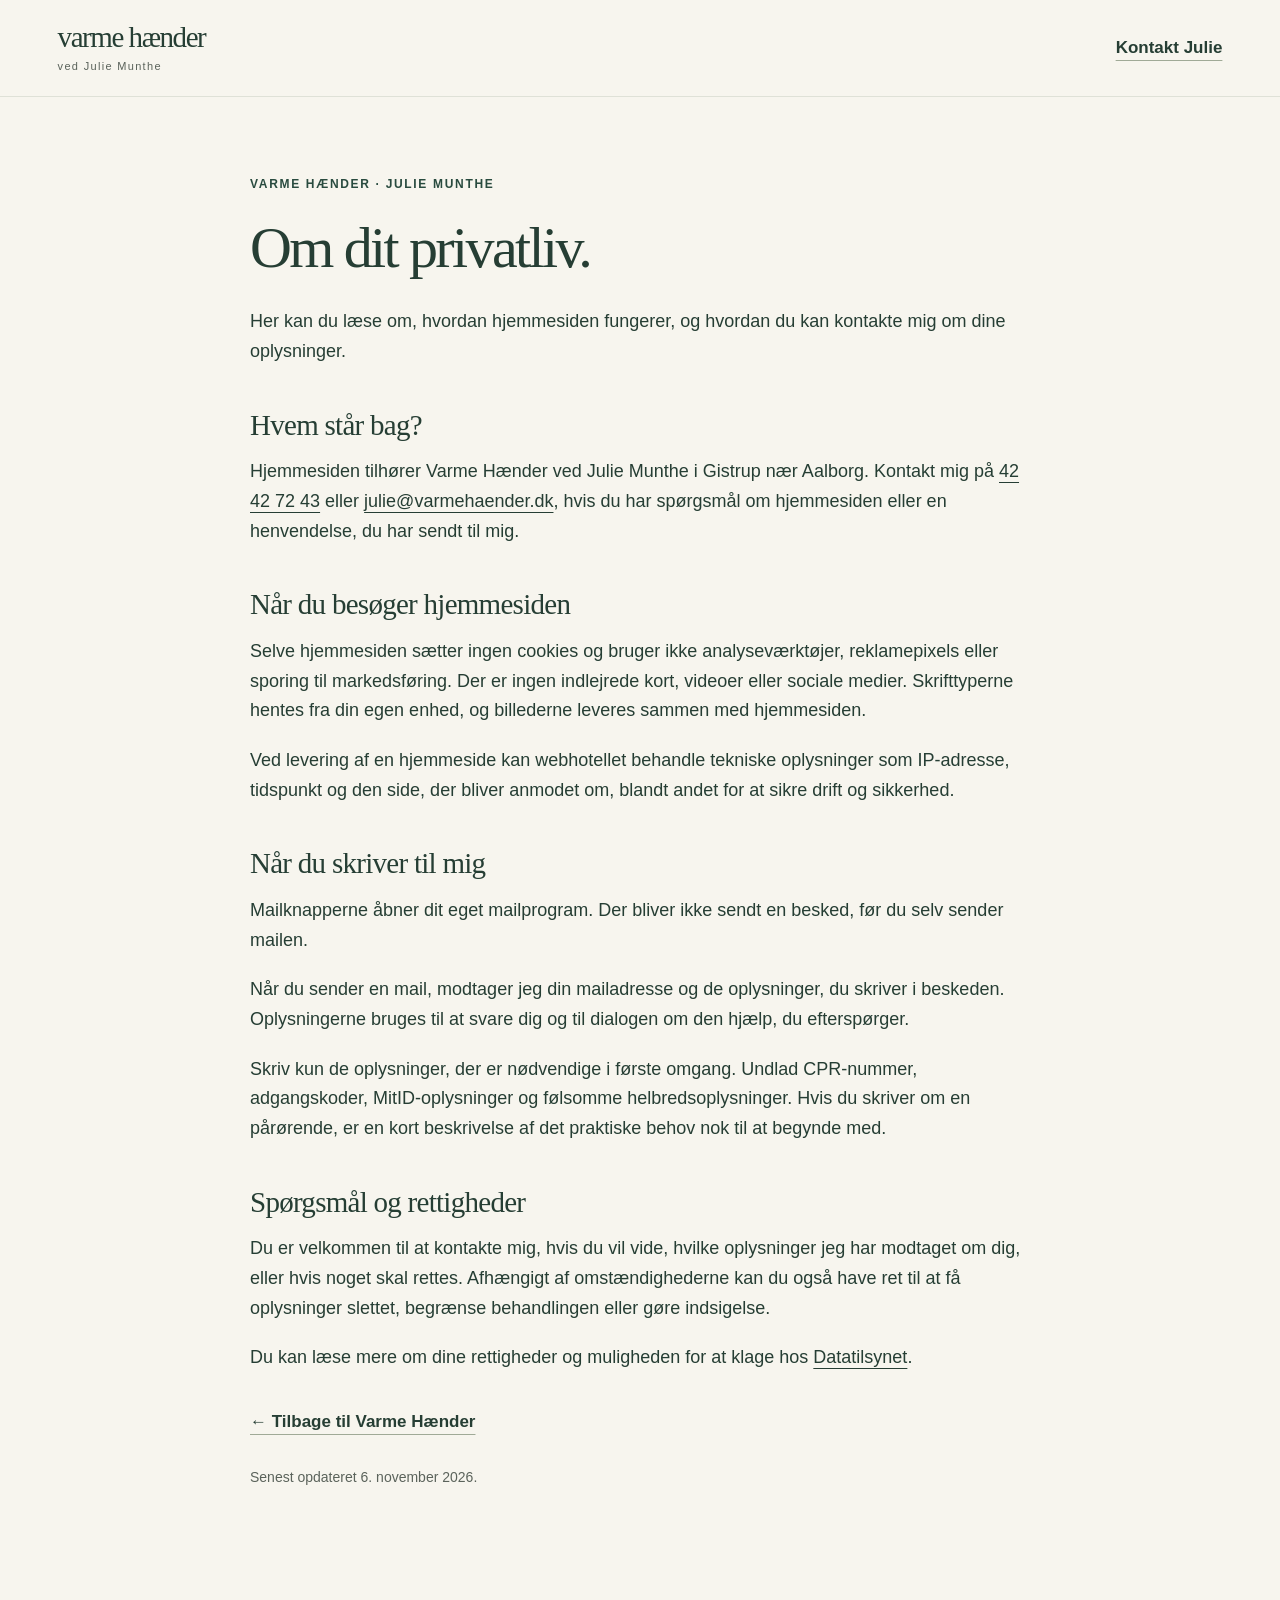
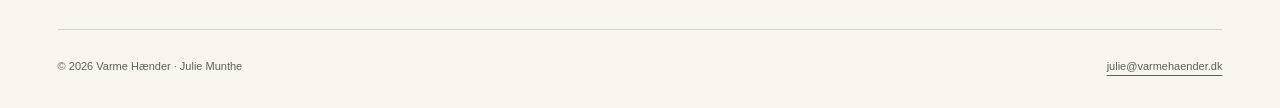
==== commit 037e744c: "grønt design" ====
--- a/privatliv/index.html
+++ b/privatliv/index.html
@@ -7,10 +7,10 @@
   <title>Privatliv | Varme Hænder · Julie Munthe</title>
   <meta name="description" content="Læs om hjemmesiden, cookies og kontakt til Varme Hænder ved Julie Munthe.">
   <link rel="canonical" href="https://varmehaender.dk/privatliv/">
-  <link rel="icon" href="../assets/favicon.svg" type="image/svg+xml">
-  <link rel="stylesheet" href="../assets/style.css">
-  <script src="../assets/site-config.js" defer></script>
-  <script src="../assets/site.js" defer></script>
+  <link rel="icon" href="../assets/favicon.svg?v=20261106-green349" type="image/svg+xml">
+  <link rel="stylesheet" href="../assets/style.css?v=20261106-green349">
+  <script src="../assets/site-config.js?v=20261106-green349" defer></script>
+  <script src="../assets/site.js?v=20261106-green349" defer></script>
 </head>
 <body class="document-page">
   <a class="skip-link" href="#indhold">Gå til indhold</a>
@@ -27,14 +27,13 @@
     <p>Ved levering af en hjemmeside kan webhotellet behandle tekniske oplysninger som IP-adresse, tidspunkt og den side, der bliver anmodet om, blandt andet for at sikre drift og sikkerhed.</p>
     <h2>Når du skriver til mig</h2>
     <p>Mailknapperne åbner dit eget mailprogram. Der bliver ikke sendt en besked, før du selv sender mailen.</p>
-    <p>I designforslaget “En samtale først” kan du skrive en besked i felterne på siden. Teksten bruges på din enhed til at åbne en mailkladde eller til at kopiere beskeden. Hjemmesiden sender ikke felterne til en server og gemmer dem ikke. Du sender selv den færdige mail til Julie.</p>
     <p>Når du sender en mail, modtager jeg din mailadresse og de oplysninger, du skriver i beskeden. Oplysningerne bruges til at svare dig og til dialogen om den hjælp, du efterspørger.</p>
     <p>Skriv kun de oplysninger, der er nødvendige i første omgang. Undlad CPR-nummer, adgangskoder, MitID-oplysninger og følsomme helbredsoplysninger. Hvis du skriver om en pårørende, er en kort beskrivelse af det praktiske behov nok til at begynde med.</p>
     <h2>Spørgsmål og rettigheder</h2>
     <p>Du er velkommen til at kontakte mig, hvis du vil vide, hvilke oplysninger jeg har modtaget om dig, eller hvis noget skal rettes. Afhængigt af omstændighederne kan du også have ret til at få oplysninger slettet, begrænse behandlingen eller gøre indsigelse.</p>
     <p>Du kan læse mere om dine rettigheder og muligheden for at klage hos <a href="https://www.datatilsynet.dk/borger/hvad-er-dine-rettigheder">Datatilsynet</a>.</p>
     <a class="text-link document-back" href="../index.html">← Tilbage til Varme Hænder</a>
-    <p class="document-small">Senest opdateret 5. november 2026.</p>
+    <p class="document-small">Senest opdateret 6. november 2026.</p>
   </main>
   <footer class="site-footer"><div class="container footer-bottom"><span>© <span data-year>2026</span> Varme Hænder · Julie Munthe</span><a href="mailto:julie@varmehaender.dk">julie@varmehaender.dk</a></div></footer>
 </body>
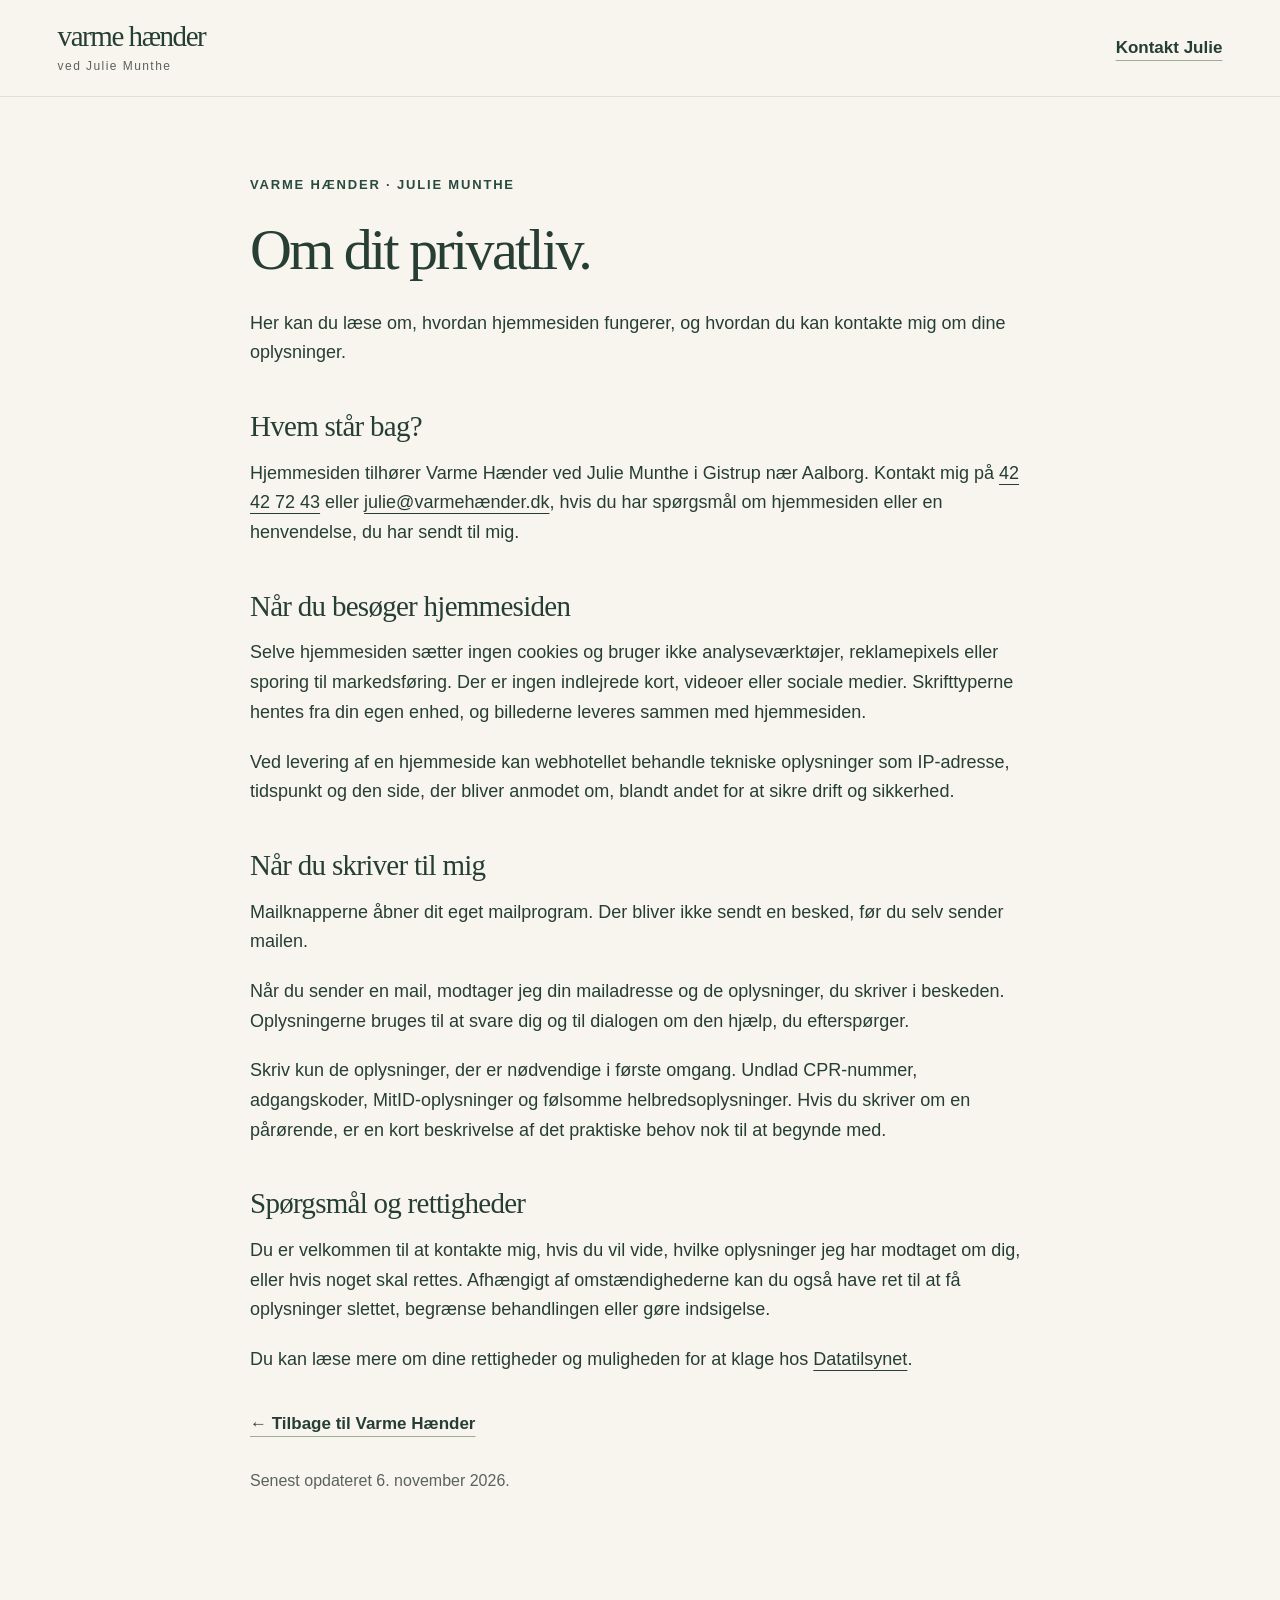
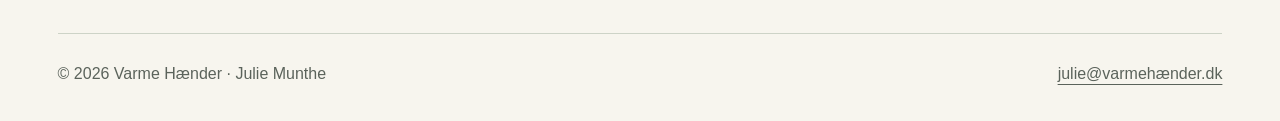
==== commit 61697681: "Ret domæne, SEO, deling og læsbarhed - Brug det rigtige domæne (varmehænder.dk / xn--varmehnder-i6a." ====
--- a/privatliv/index.html
+++ b/privatliv/index.html
@@ -6,21 +6,33 @@
   <meta name="theme-color" content="#f7f5ee">
   <title>Privatliv | Varme Hænder · Julie Munthe</title>
   <meta name="description" content="Læs om hjemmesiden, cookies og kontakt til Varme Hænder ved Julie Munthe.">
-  <link rel="canonical" href="https://varmehaender.dk/privatliv/">
-  <link rel="icon" href="../assets/favicon.svg?v=20261106-green349" type="image/svg+xml">
-  <link rel="stylesheet" href="../assets/style.css?v=20261106-green349">
-  <script src="../assets/site-config.js?v=20261106-green349" defer></script>
-  <script src="../assets/site.js?v=20261106-green349" defer></script>
+  <link rel="canonical" href="https://xn--varmehnder-i6a.dk/privatliv/">
+  <meta property="og:type" content="website">
+  <meta property="og:locale" content="da_DK">
+  <meta property="og:site_name" content="Varme Hænder">
+  <meta property="og:title" content="Privatliv | Varme Hænder · Julie Munthe">
+  <meta property="og:description" content="Læs om hjemmesiden, cookies og kontakt til Varme Hænder ved Julie Munthe.">
+  <meta property="og:url" content="https://xn--varmehnder-i6a.dk/privatliv/">
+  <meta property="og:image" content="https://xn--varmehnder-i6a.dk/assets/deling.jpg?v=20261106-seo">
+  <meta property="og:image:width" content="1200">
+  <meta property="og:image:height" content="630">
+  <meta name="twitter:card" content="summary_large_image">
+  <link rel="icon" href="../assets/favicon.svg?v=20261106-seo" type="image/svg+xml">
+  <link rel="icon" href="../assets/favicon-192.png?v=20261106-seo" type="image/png" sizes="192x192">
+  <link rel="apple-touch-icon" href="../assets/apple-touch-icon.png?v=20261106-seo">
+  <link rel="stylesheet" href="../assets/style.css?v=20261106-seo">
+  <script src="../assets/site-config.js?v=20261106-seo" defer></script>
+  <script src="../assets/site.js?v=20261106-seo" defer></script>
 </head>
 <body class="document-page">
   <a class="skip-link" href="#indhold">Gå til indhold</a>
-  <header class="site-header"><div class="container header-inner"><a class="brand" href="../index.html"><span><span class="brand-name">varme hænder</span><span class="brand-tagline">ved Julie Munthe</span></span></a><a class="text-link" href="../index.html#kontakt">Kontakt Julie</a></div></header>
+  <header class="site-header"><div class="container header-inner"><a class="brand" href="/"><span><span class="brand-name">varme hænder</span><span class="brand-tagline">ved Julie Munthe</span></span></a><a class="text-link" href="/#kontakt">Kontakt Julie</a></div></header>
   <main class="container document-main" id="indhold">
     <p class="eyebrow">Varme Hænder · Julie Munthe</p>
     <h1>Om dit privatliv.</h1>
     <p>Her kan du læse om, hvordan hjemmesiden fungerer, og hvordan du kan kontakte mig om dine oplysninger.</p>
     <h2>Hvem står bag?</h2>
-    <p>Hjemmesiden tilhører Varme Hænder ved Julie Munthe i Gistrup nær Aalborg. Kontakt mig på <a data-phone-link href="tel:+4542427243"><span data-phone-display>42 42 72 43</span></a> eller <a href="mailto:julie@varmehaender.dk">julie@varmehaender.dk</a>, hvis du har spørgsmål om hjemmesiden eller en henvendelse, du har sendt til mig.</p>
+    <p>Hjemmesiden tilhører Varme Hænder ved Julie Munthe i Gistrup nær Aalborg. Kontakt mig på <a data-phone-link href="tel:+4542427243"><span data-phone-display>42 42 72 43</span></a> eller <a href="mailto:julie@xn--varmehnder-i6a.dk">julie@varmehænder.dk</a>, hvis du har spørgsmål om hjemmesiden eller en henvendelse, du har sendt til mig.</p>
     <p data-cvr hidden></p>
     <h2>Når du besøger hjemmesiden</h2>
     <p>Selve hjemmesiden sætter ingen cookies og bruger ikke analyseværktøjer, reklamepixels eller sporing til markedsføring. Der er ingen indlejrede kort, videoer eller sociale medier. Skrifttyperne hentes fra din egen enhed, og billederne leveres sammen med hjemmesiden.</p>
@@ -32,9 +44,9 @@
     <h2>Spørgsmål og rettigheder</h2>
     <p>Du er velkommen til at kontakte mig, hvis du vil vide, hvilke oplysninger jeg har modtaget om dig, eller hvis noget skal rettes. Afhængigt af omstændighederne kan du også have ret til at få oplysninger slettet, begrænse behandlingen eller gøre indsigelse.</p>
     <p>Du kan læse mere om dine rettigheder og muligheden for at klage hos <a href="https://www.datatilsynet.dk/borger/hvad-er-dine-rettigheder">Datatilsynet</a>.</p>
-    <a class="text-link document-back" href="../index.html">← Tilbage til Varme Hænder</a>
+    <a class="text-link document-back" href="/">← Tilbage til Varme Hænder</a>
     <p class="document-small">Senest opdateret 6. november 2026.</p>
   </main>
-  <footer class="site-footer"><div class="container footer-bottom"><span>© <span data-year>2026</span> Varme Hænder · Julie Munthe</span><a href="mailto:julie@varmehaender.dk">julie@varmehaender.dk</a></div></footer>
+  <footer class="site-footer"><div class="container footer-bottom"><span>© <span data-year>2026</span> Varme Hænder · Julie Munthe</span><a href="mailto:julie@xn--varmehnder-i6a.dk">julie@varmehænder.dk</a></div></footer>
 </body>
 </html>
--- a/assets/style.css
+++ b/assets/style.css
@@ -90,7 +90,7 @@
 .hero-portrait { position: relative; margin: 0 8px 0 0; max-width: 460px; justify-self: end; width: 100%; }
 .portrait-frame { background: var(--sage); border-radius: 220px 220px 14px 14px; overflow: hidden; }
 .portrait-crop { position: relative; aspect-ratio: 1.05; overflow: hidden; }
-.portrait-crop img { position: absolute; width: 285%; max-width: none; height: auto; top: 0; left: -87%; }
+.portrait-crop img { position: absolute; inset: 0; width: 100%; height: 100%; max-width: none; object-fit: cover; object-position: center top; }
 .portrait-caption { position: relative; display: flex; flex-direction: column; justify-content: center; gap: 3px; min-height: 100px; padding: 21px 29px 22px; background: var(--sage); margin-top: -47px; font-size: 15px; }
 .portrait-name { font: 400 26px/1.3 var(--display); letter-spacing: -.025em; }
 .caption-heart { position: absolute; right: 30px; top: 34px; width: 31px; height: 31px; fill: none; stroke: var(--clay); stroke-width: 1.3; }
@@ -215,7 +215,7 @@
 .contact-person h3 { font: 400 25px/1.35 var(--display); letter-spacing: -.02em; }
 .contact-person p { margin-top: 2px; color: var(--muted); font-size: 12px; }
 .mini-portrait { width: 62px; height: 62px; position: relative; overflow: hidden; flex-shrink: 0; border-radius: 50%; }
-.mini-portrait img { position: absolute; width: 320%; max-width: none; left: -102%; top: -1%; }
+.mini-portrait img { position: absolute; inset: 0; width: 100%; height: 100%; max-width: none; object-fit: cover; }
 .contact-label { display: block; font-size: 12px; color: var(--muted); letter-spacing: .025em; margin-bottom: 3px; }
 .contact-email { display: inline-block; font-size: clamp(16px, 1.7vw, 21px); font-weight: 600; margin-bottom: 21px; overflow-wrap: anywhere; }
 .contact-phone { margin-bottom: 21px; }
@@ -502,6 +502,27 @@
   .check-list li { font-size: 16px; }
 }
 
+/* Læsbarhed: mindste skriftstørrelser til en ældre målgruppe.
+   Ligger sidst, så reglerne gælder på tværs af de tidligere breakpoints. */
+.top-note { font-size: 14px; }
+.brand-tagline { font-size: 12px; }
+.eyebrow, .hero .eyebrow, .about-visual .eyebrow, .document-main .eyebrow { font-size: 13px; }
+.service-top > span, .price-card-top, .portrait-note { font-size: 14px; }
+.hero-footnote, .portrait-caption, .trust-grid span, .about-location, .coffee-photo figcaption,
+.contact-person p, .contact-label, .callback p, .contact-privacy, .copy-status, .local-note p,
+.footer-main > p, .footer-contact, .footer-contact > span, .footer-bottom, .document-main .document-small { font-size: 16px; }
+.trust-grid strong { font-size: 17px; }
+.hero-actions .text-link { font-size: 16px; }
+@media (max-width: 1120px) {
+  .site-nav { font-size: 15px; }
+}
+@media (max-width: 767px) {
+  .top-note { font-size: 13px; }
+  .brand-tagline { font-size: 11px; }
+  .eyebrow, .hero .eyebrow, .about-visual .eyebrow { font-size: 12px; letter-spacing: .08em; }
+  .menu-toggle { font-size: 16px; }
+}
+
 @media (prefers-reduced-motion: reduce) {
   html { scroll-behavior: auto; }
   *, *::before, *::after { transition-duration: .01ms !important; animation-duration: .01ms !important; animation-iteration-count: 1 !important; }
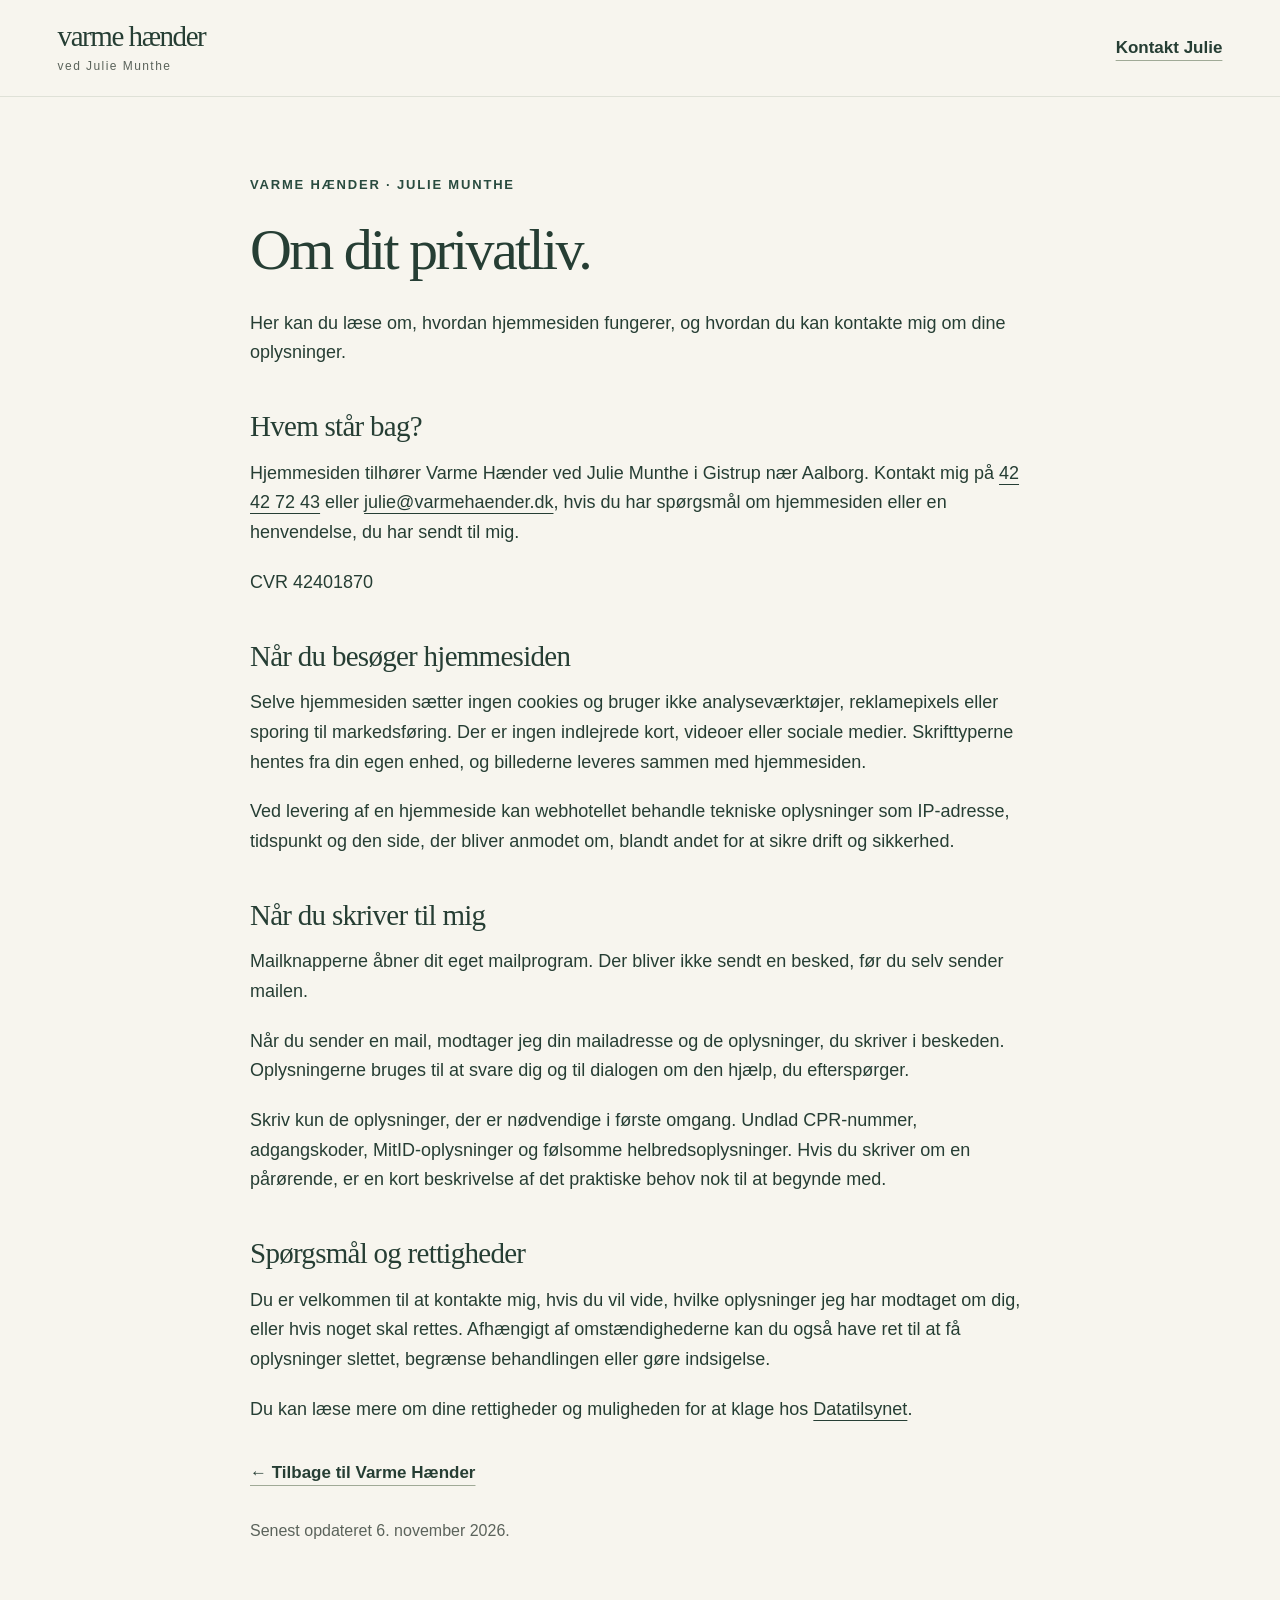
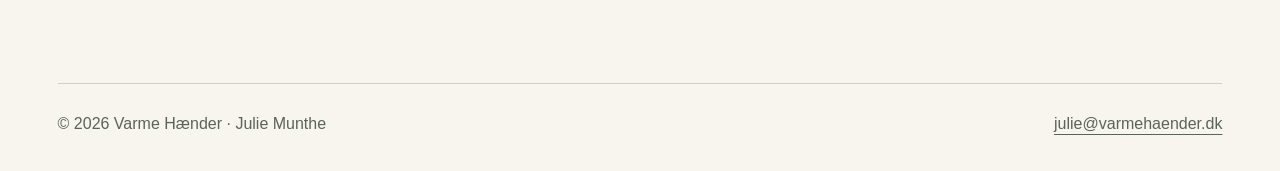
==== commit 63ec71a1: "Skift til varmehaender.dk som primært domæne æ er besværligt i links og mailadresser, så siden og ma" ====
--- a/privatliv/index.html
+++ b/privatliv/index.html
@@ -6,23 +6,23 @@
   <meta name="theme-color" content="#f7f5ee">
   <title>Privatliv | Varme Hænder · Julie Munthe</title>
   <meta name="description" content="Læs om hjemmesiden, cookies og kontakt til Varme Hænder ved Julie Munthe.">
-  <link rel="canonical" href="https://xn--varmehnder-i6a.dk/privatliv/">
+  <link rel="canonical" href="https://varmehaender.dk/privatliv/">
   <meta property="og:type" content="website">
   <meta property="og:locale" content="da_DK">
   <meta property="og:site_name" content="Varme Hænder">
   <meta property="og:title" content="Privatliv | Varme Hænder · Julie Munthe">
   <meta property="og:description" content="Læs om hjemmesiden, cookies og kontakt til Varme Hænder ved Julie Munthe.">
-  <meta property="og:url" content="https://xn--varmehnder-i6a.dk/privatliv/">
-  <meta property="og:image" content="https://xn--varmehnder-i6a.dk/assets/deling.jpg?v=20261106-seo">
+  <meta property="og:url" content="https://varmehaender.dk/privatliv/">
+  <meta property="og:image" content="https://varmehaender.dk/assets/deling.jpg?v=20261106-domaene">
   <meta property="og:image:width" content="1200">
   <meta property="og:image:height" content="630">
   <meta name="twitter:card" content="summary_large_image">
-  <link rel="icon" href="../assets/favicon.svg?v=20261106-seo" type="image/svg+xml">
-  <link rel="icon" href="../assets/favicon-192.png?v=20261106-seo" type="image/png" sizes="192x192">
-  <link rel="apple-touch-icon" href="../assets/apple-touch-icon.png?v=20261106-seo">
-  <link rel="stylesheet" href="../assets/style.css?v=20261106-seo">
-  <script src="../assets/site-config.js?v=20261106-seo" defer></script>
-  <script src="../assets/site.js?v=20261106-seo" defer></script>
+  <link rel="icon" href="../assets/favicon.svg?v=20261106-domaene" type="image/svg+xml">
+  <link rel="icon" href="../assets/favicon-192.png?v=20261106-domaene" type="image/png" sizes="192x192">
+  <link rel="apple-touch-icon" href="../assets/apple-touch-icon.png?v=20261106-domaene">
+  <link rel="stylesheet" href="../assets/style.css?v=20261106-domaene">
+  <script src="../assets/site-config.js?v=20261106-domaene" defer></script>
+  <script src="../assets/site.js?v=20261106-domaene" defer></script>
 </head>
 <body class="document-page">
   <a class="skip-link" href="#indhold">Gå til indhold</a>
@@ -32,7 +32,7 @@
     <h1>Om dit privatliv.</h1>
     <p>Her kan du læse om, hvordan hjemmesiden fungerer, og hvordan du kan kontakte mig om dine oplysninger.</p>
     <h2>Hvem står bag?</h2>
-    <p>Hjemmesiden tilhører Varme Hænder ved Julie Munthe i Gistrup nær Aalborg. Kontakt mig på <a data-phone-link href="tel:+4542427243"><span data-phone-display>42 42 72 43</span></a> eller <a href="mailto:julie@xn--varmehnder-i6a.dk">julie@varmehænder.dk</a>, hvis du har spørgsmål om hjemmesiden eller en henvendelse, du har sendt til mig.</p>
+    <p>Hjemmesiden tilhører Varme Hænder ved Julie Munthe i Gistrup nær Aalborg. Kontakt mig på <a data-phone-link href="tel:+4542427243"><span data-phone-display>42 42 72 43</span></a> eller <a href="mailto:julie@varmehaender.dk">julie@varmehaender.dk</a>, hvis du har spørgsmål om hjemmesiden eller en henvendelse, du har sendt til mig.</p>
     <p data-cvr hidden></p>
     <h2>Når du besøger hjemmesiden</h2>
     <p>Selve hjemmesiden sætter ingen cookies og bruger ikke analyseværktøjer, reklamepixels eller sporing til markedsføring. Der er ingen indlejrede kort, videoer eller sociale medier. Skrifttyperne hentes fra din egen enhed, og billederne leveres sammen med hjemmesiden.</p>
@@ -47,6 +47,6 @@
     <a class="text-link document-back" href="/">← Tilbage til Varme Hænder</a>
     <p class="document-small">Senest opdateret 6. november 2026.</p>
   </main>
-  <footer class="site-footer"><div class="container footer-bottom"><span>© <span data-year>2026</span> Varme Hænder · Julie Munthe</span><a href="mailto:julie@xn--varmehnder-i6a.dk">julie@varmehænder.dk</a></div></footer>
+  <footer class="site-footer"><div class="container footer-bottom"><span>© <span data-year>2026</span> Varme Hænder · Julie Munthe</span><a href="mailto:julie@varmehaender.dk">julie@varmehaender.dk</a></div></footer>
 </body>
 </html>
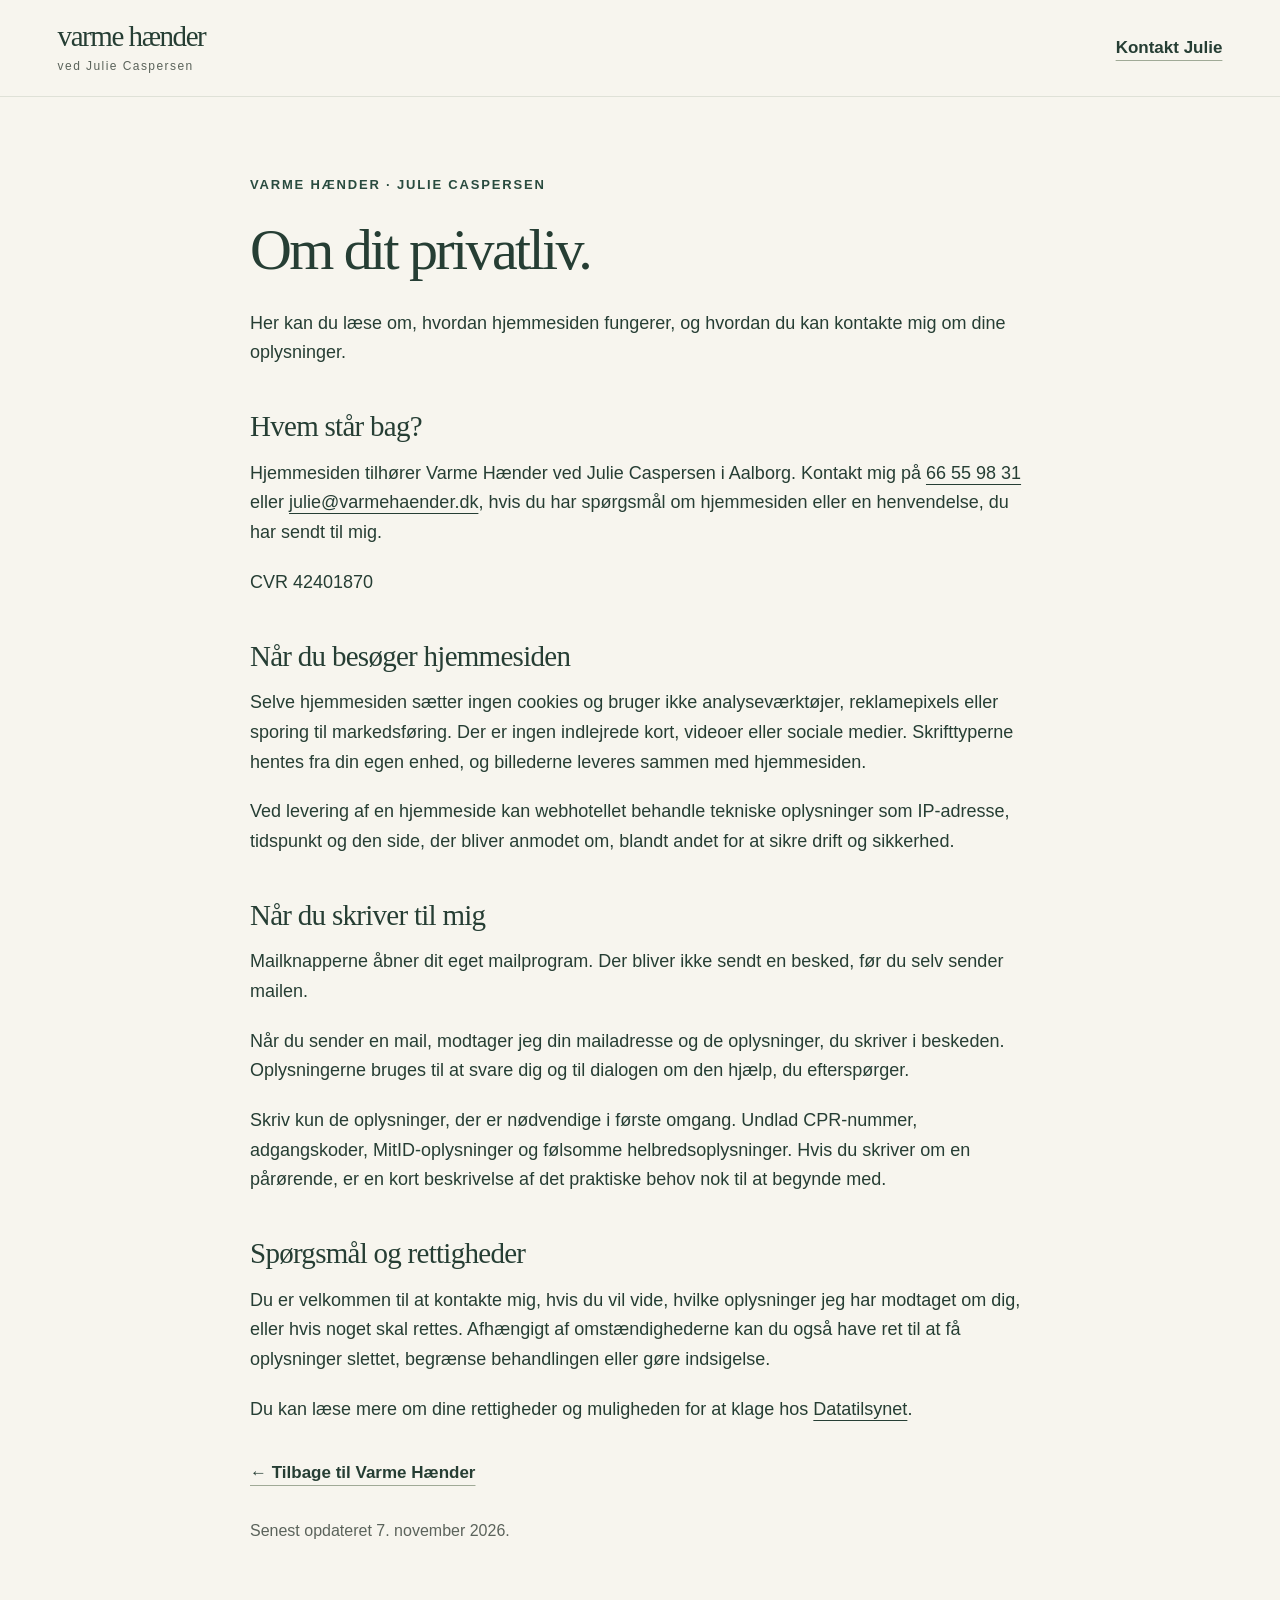
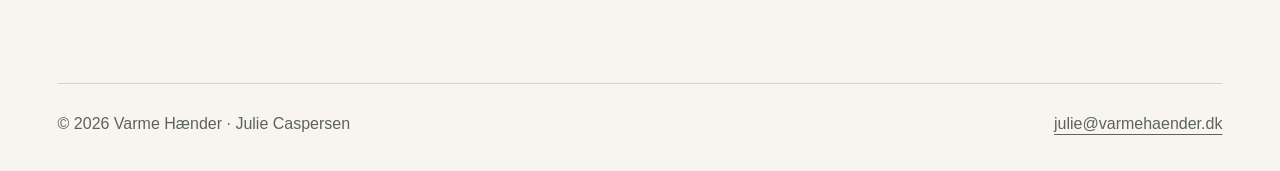
==== commit 56a45ec0: "Update Julie Caspersen contact details and Aalborg location" ====
--- a/privatliv/index.html
+++ b/privatliv/index.html
@@ -4,35 +4,35 @@
   <meta charset="utf-8">
   <meta name="viewport" content="width=device-width, initial-scale=1">
   <meta name="theme-color" content="#f7f5ee">
-  <title>Privatliv | Varme Hænder · Julie Munthe</title>
-  <meta name="description" content="Læs om hjemmesiden, cookies og kontakt til Varme Hænder ved Julie Munthe.">
+  <title>Privatliv | Varme Hænder · Julie Caspersen</title>
+  <meta name="description" content="Læs om hjemmesiden, cookies og kontakt til Varme Hænder ved Julie Caspersen.">
   <link rel="canonical" href="https://varmehaender.dk/privatliv/">
   <meta property="og:type" content="website">
   <meta property="og:locale" content="da_DK">
   <meta property="og:site_name" content="Varme Hænder">
-  <meta property="og:title" content="Privatliv | Varme Hænder · Julie Munthe">
-  <meta property="og:description" content="Læs om hjemmesiden, cookies og kontakt til Varme Hænder ved Julie Munthe.">
+  <meta property="og:title" content="Privatliv | Varme Hænder · Julie Caspersen">
+  <meta property="og:description" content="Læs om hjemmesiden, cookies og kontakt til Varme Hænder ved Julie Caspersen.">
   <meta property="og:url" content="https://varmehaender.dk/privatliv/">
-  <meta property="og:image" content="https://varmehaender.dk/assets/deling.jpg?v=20261106-domaene">
+  <meta property="og:image" content="https://varmehaender.dk/assets/deling.jpg?v=20261107-kontakt">
   <meta property="og:image:width" content="1200">
   <meta property="og:image:height" content="630">
   <meta name="twitter:card" content="summary_large_image">
   <link rel="icon" href="../assets/favicon.svg?v=20261106-domaene" type="image/svg+xml">
   <link rel="icon" href="../assets/favicon-192.png?v=20261106-domaene" type="image/png" sizes="192x192">
   <link rel="apple-touch-icon" href="../assets/apple-touch-icon.png?v=20261106-domaene">
-  <link rel="stylesheet" href="../assets/style.css?v=20261106-domaene">
-  <script src="../assets/site-config.js?v=20261106-domaene" defer></script>
+  <link rel="stylesheet" href="../assets/style.css?v=20261107-kontakt">
+  <script src="../assets/site-config.js?v=20261107-kontakt" defer></script>
   <script src="../assets/site.js?v=20261106-domaene" defer></script>
 </head>
 <body class="document-page">
   <a class="skip-link" href="#indhold">Gå til indhold</a>
-  <header class="site-header"><div class="container header-inner"><a class="brand" href="/"><span><span class="brand-name">varme hænder</span><span class="brand-tagline">ved Julie Munthe</span></span></a><a class="text-link" href="/#kontakt">Kontakt Julie</a></div></header>
+  <header class="site-header"><div class="container header-inner"><a class="brand" href="/"><span><span class="brand-name">varme hænder</span><span class="brand-tagline">ved Julie Caspersen</span></span></a><a class="text-link" href="/#kontakt">Kontakt Julie</a></div></header>
   <main class="container document-main" id="indhold">
-    <p class="eyebrow">Varme Hænder · Julie Munthe</p>
+    <p class="eyebrow">Varme Hænder · Julie Caspersen</p>
     <h1>Om dit privatliv.</h1>
     <p>Her kan du læse om, hvordan hjemmesiden fungerer, og hvordan du kan kontakte mig om dine oplysninger.</p>
     <h2>Hvem står bag?</h2>
-    <p>Hjemmesiden tilhører Varme Hænder ved Julie Munthe i Gistrup nær Aalborg. Kontakt mig på <a data-phone-link href="tel:+4542427243"><span data-phone-display>42 42 72 43</span></a> eller <a href="mailto:julie@varmehaender.dk">julie@varmehaender.dk</a>, hvis du har spørgsmål om hjemmesiden eller en henvendelse, du har sendt til mig.</p>
+    <p>Hjemmesiden tilhører Varme Hænder ved Julie Caspersen i Aalborg. Kontakt mig på <a data-phone-link href="tel:+4566559831"><span data-phone-display>66 55 98 31</span></a> eller <a href="mailto:julie@varmehaender.dk">julie@varmehaender.dk</a>, hvis du har spørgsmål om hjemmesiden eller en henvendelse, du har sendt til mig.</p>
     <p data-cvr hidden></p>
     <h2>Når du besøger hjemmesiden</h2>
     <p>Selve hjemmesiden sætter ingen cookies og bruger ikke analyseværktøjer, reklamepixels eller sporing til markedsføring. Der er ingen indlejrede kort, videoer eller sociale medier. Skrifttyperne hentes fra din egen enhed, og billederne leveres sammen med hjemmesiden.</p>
@@ -45,8 +45,8 @@
     <p>Du er velkommen til at kontakte mig, hvis du vil vide, hvilke oplysninger jeg har modtaget om dig, eller hvis noget skal rettes. Afhængigt af omstændighederne kan du også have ret til at få oplysninger slettet, begrænse behandlingen eller gøre indsigelse.</p>
     <p>Du kan læse mere om dine rettigheder og muligheden for at klage hos <a href="https://www.datatilsynet.dk/borger/hvad-er-dine-rettigheder">Datatilsynet</a>.</p>
     <a class="text-link document-back" href="/">← Tilbage til Varme Hænder</a>
-    <p class="document-small">Senest opdateret 6. november 2026.</p>
+    <p class="document-small">Senest opdateret 7. november 2026.</p>
   </main>
-  <footer class="site-footer"><div class="container footer-bottom"><span>© <span data-year>2026</span> Varme Hænder · Julie Munthe</span><a href="mailto:julie@varmehaender.dk">julie@varmehaender.dk</a></div></footer>
+  <footer class="site-footer"><div class="container footer-bottom"><span>© <span data-year>2026</span> Varme Hænder · Julie Caspersen</span><a href="mailto:julie@varmehaender.dk">julie@varmehaender.dk</a></div></footer>
 </body>
 </html>
--- a/assets/style.css
+++ b/assets/style.css
@@ -94,8 +94,6 @@
 .portrait-caption { position: relative; display: flex; flex-direction: column; justify-content: center; gap: 3px; min-height: 100px; padding: 21px 29px 22px; background: var(--sage); margin-top: -47px; font-size: 15px; }
 .portrait-name { font: 400 26px/1.3 var(--display); letter-spacing: -.025em; }
 .caption-heart { position: absolute; right: 30px; top: 34px; width: 31px; height: 31px; fill: none; stroke: var(--clay); stroke-width: 1.3; }
-.portrait-note { position: absolute; top: 60px; left: -40px; display: flex; align-items: flex-start; gap: 9px; padding: 15px 19px; border: 1px solid #d7dccf; border-radius: 8px; background: var(--white); box-shadow: 0 6px 20px #1737280c; transform: rotate(-4deg); font-size: 13px; line-height: 1.5; }
-.portrait-note .icon { width: 18px; height: 22px; flex-basis: 18px; color: var(--clay); }
 .portrait-flourish { width: 80px; height: 104px; position: absolute; right: -30px; bottom: 78px; stroke: #5b7652; stroke-width: 1.5; }
 .trust-strip { border-block: 1px solid var(--line); background: #f0f1e8; }
 .trust-grid { display: grid; grid-template-columns: 1fr 1fr 1.2fr; padding-block: 27px; }
@@ -273,7 +271,6 @@
   .hero-intro { font-size: 19px; }
   .hero-actions { gap: 21px; }
   .hero-actions .text-link { font-size: 14px; }
-  .portrait-note { left: -14px; top: 38px; padding: 13px; font-size: 11px; }
   .service-grid { grid-template-columns: repeat(2, minmax(0, 1fr)); gap: 20px; }
   .service-card { padding: 29px; }
   .service-card h3 { font-size: 23px; }
@@ -387,7 +384,6 @@
   .portrait-crop { aspect-ratio: 1.15; }
   .portrait-caption { margin-top: -19px; min-height: 91px; padding: 19px 24px; font-size: 13px; }
   .portrait-name { font-size: 25px; }
-  .portrait-note { top: 39px; left: -17px; font-size: 11px; }
   .portrait-flourish { right: -20px; bottom: 61px; width: 61px; height: 96px; }
   .trust-grid { grid-template-columns: 1fr; gap: 0; padding-block: 9px; }
   .trust-grid > div { padding: 17px 0; gap: 15px; border-right: 0; border-bottom: 1px solid var(--line); }
@@ -507,7 +503,7 @@
 .top-note { font-size: 14px; }
 .brand-tagline { font-size: 12px; }
 .eyebrow, .hero .eyebrow, .about-visual .eyebrow, .document-main .eyebrow { font-size: 13px; }
-.service-top > span, .price-card-top, .portrait-note { font-size: 14px; }
+.service-top > span, .price-card-top { font-size: 14px; }
 .hero-footnote, .portrait-caption, .trust-grid span, .about-location, .coffee-photo figcaption,
 .contact-person p, .contact-label, .callback p, .contact-privacy, .copy-status, .local-note p,
 .footer-main > p, .footer-contact, .footer-contact > span, .footer-bottom, .document-main .document-small { font-size: 16px; }
@@ -538,7 +534,7 @@
 @media print {
   body { padding-bottom: 0; font-size: 12pt; background: white; color: black; }
   .site-header { position: static; }
-  .site-nav, .top-note, .menu-toggle, .mobile-contact, .copy-button, .hero-actions, .portrait-note, .portrait-flourish, .footer-bottom { display: none !important; }
+  .site-nav, .top-note, .menu-toggle, .mobile-contact, .copy-button, .hero-actions, .portrait-flourish, .footer-bottom { display: none !important; }
   .container { width: 100%; }
   .section { padding-block: 22px; }
   h1 { font-size: 32pt; } h2 { font-size: 24pt; }
